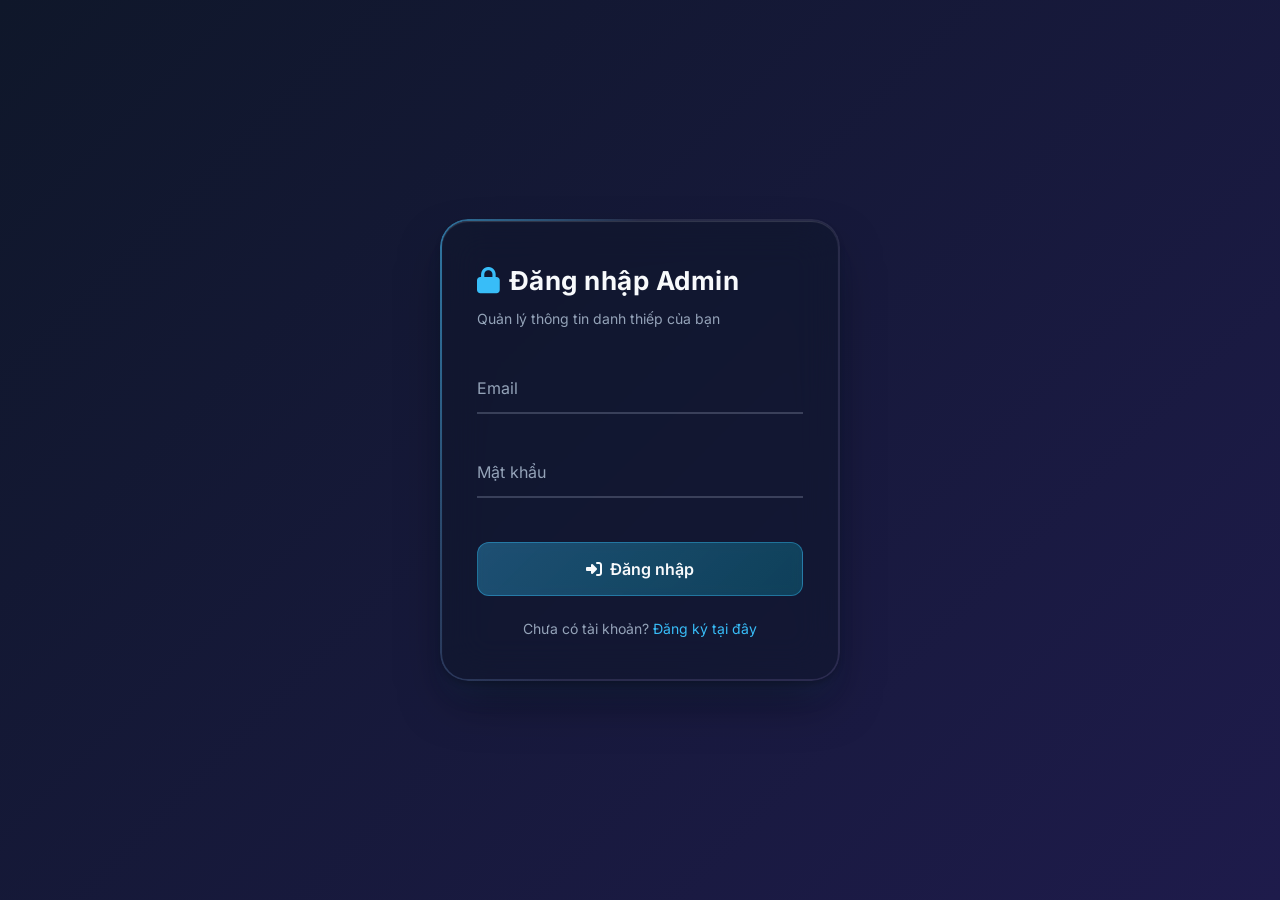
==== admin.html @ e2935f12 "Add files via upload" ====
<!DOCTYPE html>
<html lang="vi">
<head>
    <meta charset="UTF-8">
    <meta name="viewport" content="width=device-width, initial-scale=1.0">
    <title>Admin Panel - Digital Business Card</title>
    <script src="assets/tailwindcss.js"></script>
    <link rel="stylesheet" href="assets/fontawesome.min.css">
    <link rel="stylesheet" href="assets/inter.css">
    <!-- Firebase SDK -->
    <script src="assets/firebase-app-compat.js"></script>
    <script src="assets/firebase-database-compat.js"></script>
    <script src="assets/firebase-auth-compat.js"></script>
    <!-- Phong cách Ultimate UI 3-in-1 (Neo-Glass + Floating Label + Liquid Gradient) -->
    <link rel="stylesheet" href="assets/ultimate-ui.css">
    <style>
        /* Bố cục riêng của trang admin. Màu sắc/hiệu ứng lõi nằm trong assets/ultimate-ui.css */
        .admin-shell { width: min(100%, 720px); display: grid; justify-items: center; gap: 16px; }
        .admin-shell > .ui-container { max-width: 100%; }
        .admin-shell > .error-message { width: min(100%, 420px); }
        .admin-panel { display: none; }              /* JS bật bằng style.display = 'block' */

        .ui-title i { margin-right: 8px; color: var(--ui-glow); }
        .ui-btn i { margin-right: 8px; }
        .ui-subtitle.header-sub { margin-bottom: 28px; }
        .switch-line { margin: 22px 0 0; text-align: center; }
        .ui-btn--danger { color: var(--ui-danger); border-color: color-mix(in srgb, var(--ui-danger) 45%, transparent); }
        .ui-btn--danger:hover {
            background: var(--ui-danger); color: #0f172a; border-color: transparent;
            box-shadow: 0 0 20px color-mix(in srgb, var(--ui-danger) 55%, transparent);
        }
        button.ui-btn--danger:hover { background: var(--ui-danger); }

        /* Thông báo (JS bật/tắt bằng style.display) */
        .error-message, .success-message {
            display: none; margin-bottom: 20px; padding: 12px 14px; font-size: 14px;
            border-radius: var(--ui-radius-ctl);
        }
        .error-message {
            color: var(--ui-danger);
            border: 1px solid color-mix(in srgb, var(--ui-danger) 45%, transparent);
            background: color-mix(in srgb, var(--ui-danger) 10%, rgb(15 23 42 / .85));
        }
        .success-message {
            color: var(--ui-success);
            border: 1px solid color-mix(in srgb, var(--ui-success) 40%, transparent);
            background: color-mix(in srgb, var(--ui-success) 10%, transparent);
        }
        .loading { text-align: center; color: var(--ui-text-sub); }

        /* Đầu panel + xem trước hồ sơ */
        #userEmail { color: var(--ui-glow); font-weight: 600; }
        .profile-preview {
            display: flex; align-items: center; gap: 16px; margin-bottom: 24px; padding: 14px 16px;
            border-radius: 16px;
            background: rgb(255 255 255 / .04);
            border: 1px solid rgb(255 255 255 / .08);
        }
        .profile-preview img {
            flex: 0 0 76px; width: 76px; height: 76px; border-radius: 50%; object-fit: cover; margin: 0;
            border: 3px solid rgb(var(--ui-glow-rgb) / .65);
            box-shadow: 0 0 0 5px rgb(var(--ui-glow-rgb) / .12), 0 10px 24px -8px rgb(var(--ui-glow-rgb) / .45);
        }
        .profile-preview > i { flex: 0 0 76px; width: 76px; text-align: center; font-size: 48px; color: var(--ui-text-sub); }
        .preview-details { min-width: 0; text-align: left; }
        .profile-preview p { margin: 3px 0 0; font-size: 14px; color: var(--ui-text-sub); overflow-wrap: anywhere; }
        .profile-preview #previewName { margin-top: 0; font-size: 16px; font-weight: 700; color: var(--ui-text); }
        .profile-preview #previewPhone { font-size: 13px; }

        /* Tab: gạch chân sáng theo màu theme */
        .tabs {
            display: flex; gap: 6px; margin-bottom: 30px; overflow-x: auto;
            border-bottom: 2px solid var(--ui-line);
            overscroll-behavior-x: contain; scrollbar-width: thin; -webkit-overflow-scrolling: touch;
        }
        .tab-btn {
            flex: 0 0 auto; min-width: 96px; padding: 11px 12px; margin-bottom: -2px;
            font: inherit; font-size: 13px; font-weight: 600; white-space: nowrap; cursor: pointer;
            color: var(--ui-text-sub); background: none; border: none; border-bottom: 3px solid transparent;
            transition: color .3s ease, border-color .3s ease, text-shadow .3s ease;
        }
        .tab-btn i { margin-right: 6px; pointer-events: none; }   /* click vào icon vẫn tính là click nút */
        .tab-btn:hover { color: var(--ui-text); }
        .tab-btn.active { color: var(--ui-glow); border-bottom-color: var(--ui-glow); text-shadow: 0 0 14px rgb(var(--ui-glow-rgb) / .5); }
        .tab-btn:focus-visible { outline: 2px solid var(--ui-glow); outline-offset: -2px; border-radius: 6px; }
        .tab-content { display: none; }
        .tab-content.active { display: block; }

        /* Tải ảnh */
        .field-caption { margin: 0 0 10px; font-size: 12px; font-weight: 600; color: var(--ui-text-sub); }
        .file-input { position: absolute; width: 1px; height: 1px; opacity: 0; pointer-events: none; }
        .file-picker {
            display: flex; align-items: center; justify-content: center; gap: 8px;
            width: 100%; min-height: 46px; padding: 11px 14px; box-sizing: border-box;
            font-size: 14px; font-weight: 700; color: var(--ui-glow); cursor: pointer;
            border: 1px dashed rgb(var(--ui-glow-rgb) / .55); border-radius: var(--ui-radius-ctl);
            background: rgb(var(--ui-glow-rgb) / .08);
            transition: background-color .2s ease, border-color .2s ease, box-shadow .2s ease, transform .2s ease;
        }
        .file-picker:hover { background: rgb(var(--ui-glow-rgb) / .16); border-style: solid; box-shadow: 0 0 18px rgb(var(--ui-glow-rgb) / .3); }
        .file-picker:active { transform: scale(.99); }
        .upload-status { margin: 10px 0 0; font-size: 12px; line-height: 1.5; color: var(--ui-text-sub); }
        .upload-status i { margin-right: 4px; }

        /* Chọn giao diện: swatch giữ đúng màu preset của từng theme */
        .theme-options { display: grid; gap: 12px; }
        .theme-option {
            display: flex; align-items: center; gap: 12px; padding: 14px; cursor: pointer;
            border: 1px solid rgb(255 255 255 / .10); border-radius: 16px;
            background: rgb(255 255 255 / .04);
            transition: border-color .2s ease, background-color .2s ease, box-shadow .2s ease;
        }
        .theme-option input { accent-color: var(--ui-glow); }
        .theme-option small { color: var(--ui-text-sub); }
        .theme-option:hover { border-color: rgb(var(--ui-glow-rgb) / .45); }
        .theme-option.selected {
            border-color: var(--ui-glow); background: rgb(var(--ui-glow-rgb) / .10);
            box-shadow: 0 0 20px -4px rgb(var(--ui-glow-rgb) / .45);
        }
        .theme-swatch { width: 42px; height: 42px; border-radius: 10px; flex: 0 0 auto; }
        .theme-swatch.professional { background: linear-gradient(135deg, rgb(56 189 248), rgb(14 116 144)); }
        .theme-swatch.creative     { background: linear-gradient(135deg, rgb(251 113 133), rgb(159 18 57)); }
        .theme-swatch.ocean        { background: linear-gradient(135deg, rgb(52 211 153), rgb(4 120 87)); }

        /* Thanh hành động */
        .action-buttons { display: grid; grid-template-columns: minmax(0, 1fr) minmax(110px, .42fr); gap: 10px; margin-top: 22px; }
        .action-buttons .ui-btn { margin: 0; }
        @media (min-width: 641px) {
            .action-buttons {
                position: sticky; bottom: 16px; z-index: 5; padding-top: 14px;
                background: linear-gradient(to top, rgb(15 23 42 / .55), transparent);
            }
        }

        @media (max-width: 640px) {
            .ui-card { padding: 28px 18px; }
            .ui-title { font-size: clamp(22px, 7vw, 26px); line-height: 1.25; }
            .profile-preview { gap: 12px; margin-bottom: 18px; padding: 12px; }
            .profile-preview img, .profile-preview > i { flex-basis: 64px; width: 64px; height: 64px; }
            .profile-preview > i { font-size: 34px; line-height: 64px; }
            .profile-preview #previewName { font-size: 15px; }
            .profile-preview #previewPhone { font-size: 12px; }
            .tabs { margin: 0 -4px 26px; padding: 0 4px; }
            .tab-btn { min-width: 92px; min-height: 44px; padding: 9px 10px; font-size: 12px; }
            .theme-option { min-width: 0; padding: 12px 10px; }
            .action-buttons { grid-template-columns: 1fr 108px; gap: 8px; margin-top: 18px; }
            .action-buttons .ui-btn { padding: 11px 8px; font-size: 13px; }
        }
        @media (prefers-reduced-motion: reduce) {
            .tab-btn, .file-picker, .theme-option { transition: none; }
        }
    </style>
</head>
<body class="ui-page">
    <div class="admin-shell">
        <div id="firebaseConfigError" class="error-message" style="display: none;"></div>

        <!-- Đăng nhập -->
        <div id="authForm" class="ui-container auth-form">
            <div class="ui-card">
                <h1 class="ui-title"><i class="fas fa-lock"></i>Đăng nhập Admin</h1>
                <p class="ui-subtitle">Quản lý thông tin danh thiếp của bạn</p>

                <div id="errorMessage" class="error-message"></div>

                <div class="ui-field">
                    <input type="email" id="loginEmail" class="ui-input" placeholder=" " autocomplete="username">
                    <label for="loginEmail" class="ui-label">Email</label>
                </div>
                <div class="ui-field">
                    <input type="password" id="loginPassword" class="ui-input" placeholder=" " autocomplete="current-password">
                    <label for="loginPassword" class="ui-label">Mật khẩu</label>
                </div>

                <button type="button" onclick="login()" class="ui-btn">
                    <i class="fas fa-sign-in-alt"></i>Đăng nhập
                </button>

                <p class="ui-subtitle switch-line">Chưa có tài khoản? <a href="#" class="ui-link" onclick="showSignup()">Đăng ký tại đây</a></p>
            </div>
        </div>

        <!-- Đăng ký -->
        <div id="signupForm" class="ui-container" style="display: none;">
            <div class="ui-card">
                <h1 class="ui-title"><i class="fas fa-user-plus"></i>Tạo tài khoản Admin</h1>
                <p class="ui-subtitle">Đăng ký để quản lý danh thiếp</p>

                <div id="signupError" class="error-message"></div>

                <div class="ui-field">
                    <input type="email" id="signupEmail" class="ui-input" placeholder=" " autocomplete="username">
                    <label for="signupEmail" class="ui-label">Email</label>
                </div>
                <div class="ui-field">
                    <input type="password" id="signupPassword" class="ui-input" placeholder=" " autocomplete="new-password">
                    <label for="signupPassword" class="ui-label">Mật khẩu (tối thiểu 6 ký tự)</label>
                </div>

                <button type="button" onclick="signup()" class="ui-btn">
                    <i class="fas fa-user-plus"></i>Đăng ký
                </button>
                <button type="button" onclick="showLogin()" class="ui-btn ui-btn--ghost">
                    <i class="fas fa-arrow-left"></i>Quay lại Đăng nhập
                </button>
            </div>
        </div>

        <!-- Bảng quản trị -->
        <div id="adminPanel" class="ui-container ui-container--wide admin-panel">
            <div class="ui-card">
                <h1 class="ui-title"><i class="fas fa-cog"></i>Quản lý Danh thiếp</h1>
                <p id="userEmail" class="ui-subtitle header-sub"></p>

                <div id="successMessage" class="success-message">
                    <i class="fas fa-check-circle" style="margin-right: 8px;"></i>Cập nhật thành công!
                </div>

                <div id="adminError" class="error-message"></div>

                <!-- Xem trước hồ sơ -->
                <div class="profile-preview">
                    <img id="previewImg" src="" alt="Ảnh đại diện xem trước" loading="lazy" decoding="async" style="display: none;">
                    <i id="previewIcon" class="fas fa-user"></i>
                    <div class="preview-details">
                        <p id="previewName">Tên của bạn</p>
                        <p id="previewPhone"></p>
                    </div>
                </div>

                <!-- Tabs -->
                <div class="tabs">
                    <button type="button" class="tab-btn active" onclick="switchTab('personal')">
                        <i class="fas fa-user"></i>Thông tin
                    </button>
                    <button type="button" class="tab-btn" onclick="switchTab('social')">
                        <i class="fas fa-share-alt"></i>Mạng xã hội
                    </button>
                    <button type="button" class="tab-btn" onclick="switchTab('image')">
                        <i class="fas fa-image"></i>Ảnh đại diện
                    </button>
                    <button type="button" class="tab-btn" onclick="switchTab('theme')">
                        <i class="fas fa-palette"></i>Giao diện
                    </button>
                </div>

                <!-- Tab: Thông tin cá nhân -->
                <div id="personalTab" class="tab-content active">
                    <div class="ui-field">
                        <input type="text" id="fullName" class="ui-input" placeholder=" " autocomplete="name">
                        <label for="fullName" class="ui-label">Họ và tên</label>
                    </div>
                    <div class="ui-field">
                        <input type="tel" id="phone" class="ui-input" placeholder=" " autocomplete="tel">
                        <label for="phone" class="ui-label">Số điện thoại</label>
                    </div>
                    <div class="ui-field">
                        <input type="email" id="email" class="ui-input" placeholder=" " autocomplete="email">
                        <label for="email" class="ui-label">Email</label>
                    </div>
                    <div class="ui-field">
                        <input type="text" id="zaloName" class="ui-input" placeholder=" ">
                        <label for="zaloName" class="ui-label">Tên Zalo</label>
                    </div>
                </div>

                <!-- Tab: Mạng xã hội -->
                <div id="socialTab" class="tab-content">
                    <div class="ui-field">
                        <input type="url" id="zaloLink" class="ui-input" placeholder=" ">
                        <label for="zaloLink" class="ui-label">Link Zalo</label>
                    </div>
                    <div class="ui-field">
                        <input type="text" id="facebookUsername" class="ui-input" placeholder=" ">
                        <label for="facebookUsername" class="ui-label">Username Facebook</label>
                    </div>
                    <div class="ui-field">
                        <input type="url" id="facebookLink" class="ui-input" placeholder=" ">
                        <label for="facebookLink" class="ui-label">Link Facebook</label>
                    </div>
                </div>

                <!-- Tab: Ảnh đại diện -->
                <div id="imageTab" class="tab-content">
                    <div class="ui-field">
                        <input type="url" id="profileImage" class="ui-input" placeholder=" ">
                        <label for="profileImage" class="ui-label">URL Ảnh đại diện</label>
                    </div>

                    <p class="field-caption">Hoặc tải ảnh lên</p>
                    <label for="imageFile" class="file-picker">
                        <i class="fas fa-cloud-upload-alt"></i>
                        <span>Chọn ảnh từ thiết bị</span>
                    </label>
                    <input type="file" id="imageFile" class="file-input" accept="image/*" onchange="previewImage()">
                    <p id="uploadStatus" class="upload-status">
                        <i class="fas fa-cloud-upload-alt"></i>Sẵn sàng tải ảnh
                    </p>
                </div>

                <!-- Tab: Giao diện danh thiếp -->
                <div id="themeTab" class="tab-content">
                    <p class="field-caption">Chọn giao diện danh thiếp</p>
                    <div class="theme-options">
                        <label class="theme-option" data-theme-option="professional">
                            <input type="radio" name="theme" value="professional" onchange="selectTheme('professional')">
                            <span class="theme-swatch professional"></span>
                            <span><strong>Professional</strong><br><small>Xanh trời lịch lãm</small></span>
                        </label>
                        <label class="theme-option" data-theme-option="creative">
                            <input type="radio" name="theme" value="creative" onchange="selectTheme('creative')">
                            <span class="theme-swatch creative"></span>
                            <span><strong>Creative</strong><br><small>Hồng năng động</small></span>
                        </label>
                        <label class="theme-option" data-theme-option="ocean">
                            <input type="radio" name="theme" value="ocean" onchange="selectTheme('ocean')">
                            <span class="theme-swatch ocean"></span>
                            <span><strong>Ocean</strong><br><small>Xanh ngọc hiện đại</small></span>
                        </label>
                    </div>
                </div>

                <!-- Hành động -->
                <div class="action-buttons">
                    <button type="button" onclick="updateProfile()" class="ui-btn">
                        <i class="fas fa-save"></i>Cập nhật
                    </button>
                    <button type="button" onclick="logout()" class="ui-btn ui-btn--ghost ui-btn--danger">
                        <i class="fas fa-sign-out-alt"></i>Đăng xuất
                    </button>
                </div>
            </div>
        </div>

        <!-- Đang tải -->
        <div id="loading" style="display: none;">
            <div class="ui-card ui-card--flat loading">
                <i class="fas fa-spinner fa-spin" style="margin-right: 8px;"></i>Đang tải...
            </div>
        </div>
    </div>

    <script>
        // Firebase Configuration
        const firebaseConfig = {
  apiKey: "AIzaSyAX6cmCWfXuK-OoCJ3aSrFsBd6t06sI-o4",
  authDomain: "digital-business-card-2c74c.firebaseapp.com",
  databaseURL: "https://digital-business-card-2c74c-default-rtdb.asia-southeast1.firebasedatabase.app",
  projectId: "digital-business-card-2c74c",
  storageBucket: "digital-business-card-2c74c.firebasestorage.app",
  messagingSenderId: "191265792223",
  appId: "1:191265792223:web:4e06d233088dc13cdf096a",
  measurementId: "G-T8HZX7PT5Q"
};

        // Initialize Firebase (compat SDK is loaded above)
        let auth;
        let database;
        let imageUploadInProgress = false;

        // Cloudinary Free unsigned upload configuration.
        // Replace these two values with your Cloudinary Cloud name and unsigned upload preset.
        const CLOUDINARY_CLOUD_NAME = 'mctx3lwi';
        const CLOUDINARY_UPLOAD_PRESET = 'digital-card-images';
        try {
            if (!window.firebase || typeof firebase.initializeApp !== 'function') {
                throw new Error('Firebase SDK chưa tải được. Hãy kiểm tra kết nối mạng hoặc CDN.');
            }
            firebase.initializeApp(firebaseConfig);
            auth = firebase.auth();
            database = firebase.database();
        } catch (error) {
            showFirebaseConfigError(error.message);
        }

        function showFirebaseConfigError(message) {
            const element = document.getElementById('firebaseConfigError');
            if (!element) return;
            const hasPlaceholder = Object.values(firebaseConfig).some(value => String(value).includes('YOUR_'));
            element.innerHTML = `<strong>Không thể kết nối Firebase.</strong><br>${hasPlaceholder ? 'Bạn chưa thay Firebase Config mẫu bằng thông tin thật trong Firebase Console.' : message}<br><small>Mở Console trình duyệt (F12) để xem chi tiết.</small>`;
            element.style.display = 'block';
        }

        // Check authentication state
        if (auth) auth.onAuthStateChanged((user) => {
            if (user) {
                // User is logged in
                if (user.email === 'hierductien@gmail.com') {
                    document.getElementById('authForm').style.display = 'none';           
                    document.getElementById('signupForm').style.display = 'none';          
                    document.getElementById('adminPanel').style.display = 'block';
                    document.getElementById('userEmail').textContent = user.email;
            loadProfileData();
                } else {
                    auth.signOut();
                    alert('Bạn không có quyền truy cập trang quản trị này!');
                }
            } else {
                // User is logged out
                document.getElementById('authForm').style.display = 'block';
                document.getElementById('adminPanel').style.display = 'none';
            }
        });

        // Login function
        function login() {
            const email = document.getElementById('loginEmail').value;
            const password = document.getElementById('loginPassword').value;

            if (!email || !password) {
                showError('errorMessage', 'Vui lòng nhập email và mật khẩu');
                return;
            }

            if (!auth) { showFirebaseConfigError('Firebase chưa được khởi tạo.'); return; }

            auth.signInWithEmailAndPassword(email, password)
                .catch((error) => {
                    showError('errorMessage', error.message);
                });
        }

        // Signup function
        function signup() {
            const email = document.getElementById('signupEmail').value;
            const password = document.getElementById('signupPassword').value;

            if (!email || !password) {
                showError('signupError', 'Vui lòng nhập email và mật khẩu');
                return;
            }

            if (password.length < 6) {
                showError('signupError', 'Mật khẩu phải có ít nhất 6 ký tự');
                return;
            }

            if (!auth) { showFirebaseConfigError('Firebase chưa được khởi tạo.'); return; }

            auth.createUserWithEmailAndPassword(email, password)
                .then(() => {
                    showLogin();
                    showError('errorMessage', 'Đăng ký thành công! Vui lòng đăng nhập');
                })
                .catch((error) => {
                    showError('signupError', error.message);
                });
        }

        // Logout function
        function logout() {
            if (!auth) return;
            auth.signOut().then(() => {
                document.getElementById('loginEmail').value = '';
                document.getElementById('loginPassword').value = '';
            });
        }

        const VALID_THEMES = ['professional', 'creative', 'ocean'];
        let selectedTheme = localStorage.getItem('cardTheme') || 'professional';

        function applyAdminTheme(theme) {
            selectedTheme = VALID_THEMES.includes(theme) ? theme : 'professional';
            document.body.classList.remove(...VALID_THEMES.map(name => `theme-${name}`));
            if (selectedTheme !== 'professional') document.body.classList.add(`theme-${selectedTheme}`);
            localStorage.setItem('cardTheme', selectedTheme);
            document.querySelectorAll('[data-theme-option]').forEach(option => option.classList.toggle('selected', option.dataset.themeOption === selectedTheme));
            const radio = document.querySelector(`input[name="theme"][value="${selectedTheme}"]`);
            if (radio) radio.checked = true;
        }

        function selectTheme(theme) {
            applyAdminTheme(theme);
        }

        applyAdminTheme(selectedTheme);

        // Load profile data
        function loadProfileData() {
            database.ref('profile').once('value', (snapshot) => {
                const data = snapshot.val() || {};
                
                // Populate form fields
                document.getElementById('fullName').value = data.name || '';
                document.getElementById('phone').value = data.phone || '';
                document.getElementById('email').value = data.email || '';
                document.getElementById('zaloName').value = data.zaloName || '';
                document.getElementById('zaloLink').value = data.zaloLink || '';
                document.getElementById('facebookUsername').value = data.facebookUsername || '';
                document.getElementById('facebookLink').value = data.facebookLink || '';
                const storedImageUrl = /^https?:\/\//i.test(data.profileImage || '') ? data.profileImage : '';
                document.getElementById('profileImage').value = storedImageUrl;
                applyAdminTheme(data.theme || selectedTheme);

                // Update preview
                updatePreview(data);
            });
        }

        // Update profile
        function updateProfile() {
            if (!database) {
                showFirebaseConfigError('Firebase chưa được khởi tạo.');
                return;
            }
            if (imageUploadInProgress) {
                showError('adminError', 'Ảnh đang được tải lên. Vui lòng chờ tải xong rồi bấm cập nhật.');
                return;
            }
            const profileData = {
                name: document.getElementById('fullName').value,
                phone: document.getElementById('phone').value,
                email: document.getElementById('email').value,
                zaloName: document.getElementById('zaloName').value,
                zaloLink: document.getElementById('zaloLink').value,
                facebookUsername: document.getElementById('facebookUsername').value,
                facebookLink: document.getElementById('facebookLink').value,
                profileImage: document.getElementById('profileImage').value,
                theme: selectedTheme
            };

            database.ref('profile').set(profileData)
                .then(() => {
                    showSuccess('successMessage');
                    updatePreview(profileData);
                })
                .catch((error) => {
                    showError('adminError', error.message);
                });
        }

        // Update preview
        function updatePreview(data) {
            document.getElementById('previewName').textContent = data.name || 'Tên của bạn';
            document.getElementById('previewPhone').textContent = data.phone || '';

            if (data.profileImage) {
                document.getElementById('previewImg').src = data.profileImage;
                document.getElementById('previewImg').style.display = 'block';
                document.getElementById('previewIcon').style.display = 'none';
            } else {
                document.getElementById('previewImg').style.display = 'none';
                document.getElementById('previewIcon').style.display = 'block';
            }
        }

        // Preview locally, then upload the selected image to Firebase Storage.
        function previewImage() {
            const fileInput = document.getElementById('imageFile');
            const file = fileInput.files[0];
            if (!file) return;

            if (!file.type || !file.type.startsWith('image/')) {
                fileInput.value = '';
                setUploadStatus('File đã chọn không phải là ảnh hợp lệ.', true);
                return;
            }
            if (file.size > 5 * 1024 * 1024) {
                fileInput.value = '';
                setUploadStatus('Ảnh không được lớn hơn 5MB.', true);
                return;
            }

            const previewUrl = URL.createObjectURL(file);
            const preview = document.getElementById('previewImg');
            preview.onload = () => URL.revokeObjectURL(previewUrl);
            preview.src = previewUrl;
            preview.style.display = 'block';
            document.getElementById('previewIcon').style.display = 'none';
            uploadProfileImage(file);
        }

        function setUploadStatus(message, isError = false) {
            const status = document.getElementById('uploadStatus');
            if (!status) return;
            status.innerHTML = `<i class="fas ${isError ? 'fa-exclamation-circle' : 'fa-cloud-upload-alt'} mr-1"></i>${message}`;
            status.style.color = isError ? 'var(--ui-danger)' : 'var(--ui-text-sub)';
        }

        function uploadProfileImage(file) {
            if (!auth || !auth.currentUser) {
                setUploadStatus('Bạn cần đăng nhập Admin trước khi tải ảnh.', true);
                return;
            }
            if (CLOUDINARY_CLOUD_NAME.includes('YOUR_') || CLOUDINARY_UPLOAD_PRESET.includes('YOUR_')) {
                setUploadStatus('Chưa cấu hình Cloudinary. Hãy điền CLOUD_NAME và UPLOAD_PRESET trong mã Admin.', true);
                return;
            }

            imageUploadInProgress = true;
            setUploadStatus('Đang tải ảnh lên Cloudinary... 0%');
            const formData = new FormData();
            formData.append('file', file);
            formData.append('upload_preset', CLOUDINARY_UPLOAD_PRESET);

            const xhr = new XMLHttpRequest();
            xhr.open('POST', `https://api.cloudinary.com/v1_1/${encodeURIComponent(CLOUDINARY_CLOUD_NAME)}/image/upload`);
            xhr.upload.addEventListener('progress', (event) => {
                if (event.lengthComputable) {
                    const percent = Math.round((event.loaded / event.total) * 100);
                    setUploadStatus(`Đang tải ảnh lên Cloudinary... ${percent}%`);
                }
            });
            xhr.onload = () => {
                imageUploadInProgress = false;
                let result = {};
                try { result = JSON.parse(xhr.responseText || '{}'); } catch (error) {}
                if (xhr.status >= 200 && xhr.status < 300 && result.secure_url) {
                    document.getElementById('profileImage').value = result.secure_url;
                    setUploadStatus('Đã tải ảnh thành công. Bấm “Cập nhật thông tin” để lưu.');
                } else {
                    setUploadStatus(`Cloudinary từ chối ảnh: ${result.error?.message || `HTTP ${xhr.status}`}`, true);
                }
            };
            xhr.onerror = () => {
                imageUploadInProgress = false;
                setUploadStatus('Không kết nối được Cloudinary. Kiểm tra mạng hoặc cấu hình upload preset.', true);
            };
            xhr.send(formData);
        }

        // Tab switching
        function switchTab(tab) {
            // Hide all tabs
            document.querySelectorAll('.tab-content').forEach(el => el.classList.remove('active'));
            document.querySelectorAll('.tab-btn').forEach(el => el.classList.remove('active'));

            // Show selected tab
            document.getElementById(tab + 'Tab').classList.add('active');
            event.target.classList.add('active');
        }

        // Show/Hide forms
        function showSignup() {
            document.getElementById('authForm').style.display = 'none';
            document.getElementById('signupForm').style.display = 'block';
        }

        function showLogin() {
            document.getElementById('signupForm').style.display = 'none';
            document.getElementById('authForm').style.display = 'block';
        }

        // Show error message
        function showError(elementId, message) {
            const element = document.getElementById(elementId);
            element.textContent = message;
            element.style.display = 'block';
            setTimeout(() => {
                element.style.display = 'none';
            }, 5000);
        }

        // Show success message
        function showSuccess(elementId) {
            const element = document.getElementById(elementId);
            element.style.display = 'block';
            setTimeout(() => {
                element.style.display = 'none';
            }, 3000);
        }

        // Allow Enter key for login
        document.addEventListener('keypress', (e) => {
            if (e.key === 'Enter') {
                if (document.getElementById('authForm').style.display !== 'none') {
                    login();
                } else if (document.getElementById('signupForm').style.display !== 'none') {
                    signup();
                }
            }
        });
    </script>
</body>
</html>
---- assets/inter.css ----
@font-face{font-family:'Inter';font-style:normal;font-weight:300;font-display:swap;src:url('fonts/inter-300.ttf') format('truetype');}
@font-face{font-family:'Inter';font-style:normal;font-weight:400;font-display:swap;src:url('fonts/inter-400.ttf') format('truetype');}
@font-face{font-family:'Inter';font-style:normal;font-weight:500;font-display:swap;src:url('fonts/inter-500.ttf') format('truetype');}
@font-face{font-family:'Inter';font-style:normal;font-weight:600;font-display:swap;src:url('fonts/inter-600.ttf') format('truetype');}
@font-face{font-family:'Inter';font-style:normal;font-weight:700;font-display:swap;src:url('fonts/inter-700.ttf') format('truetype');}
---- assets/ultimate-ui.css ----
/* ==========================================================================
   ultimate-ui-3in1  —  Neo-Glass & Border Glow
                      + Floating Label & Underline Sleek
                      + Liquid Gradient & Soft Shadow
   Tiền tố class: ui-   |   Đổi màu chủ đạo chỉ cần sửa --ui-glow-rgb
   ========================================================================== */

@property --ui-angle {
  syntax: '<angle>';
  initial-value: 0deg;
  inherits: false;
}

/* 1. TOKENS ---------------------------------------------------------------- */
:root {
  --ui-glow-rgb: 56 189 248;          /* Sky Blue — xem preset trong SKILL.md */
  --ui-glow-deep-rgb: 14 116 144;     /* tông đậm đi kèm, dùng cho nút */
  --ui-glow: rgb(var(--ui-glow-rgb));

  --ui-bg-1: #0f172a;
  --ui-bg-2: #1e1b4b;
  --ui-bg-3: #2e1065;

  --ui-glass-bg: rgb(15 23 42 / 0.55);
  --ui-text: #f8fafc;
  --ui-text-sub: #94a3b8;
  --ui-line: rgb(148 163 184 / 0.3);
  --ui-danger: #fb7185;
  --ui-success: #34d399;

  --ui-ring: 3px;                     /* độ dày Border Glow */
  --ui-radius: 28px;                  /* bo góc ngoài */
  --ui-radius-ctl: 12px;              /* bo góc nút / alert */
  --ui-font: 'Segoe UI', system-ui, -apple-system, Roboto, 'Helvetica Neue', Arial, sans-serif;
}

/* 2. LIQUID GRADIENT — nền trang ------------------------------------------- */
.ui-page {
  margin: 0;
  min-height: 100vh;
  min-height: 100dvh;
  display: grid;
  place-items: center;
  padding: 24px;
  box-sizing: border-box;
  overflow-x: hidden;                 /* KHÔNG dùng overflow:hidden — chặn cuộn trên mobile */
  font-family: var(--ui-font);
  line-height: 1.5;                   /* đủ chỗ cho dấu tiếng Việt */
  color: var(--ui-text);
  background: linear-gradient(135deg, var(--ui-bg-1), var(--ui-bg-2), var(--ui-bg-3), var(--ui-bg-1));
  background-size: 300% 300%;
  animation: ui-liquid 15s ease infinite;
}

@keyframes ui-liquid {
  0%   { background-position: 0% 50%; }
  50%  { background-position: 100% 50%; }
  100% { background-position: 0% 50%; }
}

/* 3. NEO-GLASS + BORDER GLOW ------------------------------------------------ */
.ui-container {
  position: relative;
  width: min(100%, 400px);
  box-sizing: border-box;
  padding: var(--ui-ring);
  border-radius: var(--ui-radius);
  /* Vòng sáng quay quanh viền (hiện trong phần padding, thẻ kính che phần giữa) */
  background: conic-gradient(from var(--ui-angle), transparent, transparent, var(--ui-glow), transparent);
  animation: ui-spin 5s linear infinite;
  /* Soft Shadow đa tầng */
  box-shadow:
    0 4px 6px -1px rgb(0 0 0 / 0.2),
    0 20px 25px -5px rgb(var(--ui-glow-rgb) / 0.15),
    0 25px 50px -12px rgb(0 0 0 / 0.5);
}
.ui-container--wide { width: min(100%, 720px); }

@keyframes ui-spin { to { --ui-angle: 360deg; } }

.ui-card {
  position: relative;
  z-index: 1;
  padding: 40px 35px;
  border-radius: calc(var(--ui-radius) - var(--ui-ring));
  background: var(--ui-glass-bg);
  -webkit-backdrop-filter: blur(20px);
  backdrop-filter: blur(20px);
  box-shadow: inset 0 1px 1px rgb(255 255 255 / 0.15);   /* cạnh kính phản chiếu */
}
/* Thẻ kính phụ (không viền sáng) — dùng cho khối thứ 2, 3 trên cùng trang */
.ui-card--flat {
  border-radius: var(--ui-radius);
  border: 1px solid rgb(255 255 255 / 0.08);
  box-shadow: inset 0 1px 1px rgb(255 255 255 / 0.12), 0 20px 40px -12px rgb(0 0 0 / 0.45);
}
@media (max-width: 420px) { .ui-card { padding: 32px 24px; } }

.ui-title    { margin: 0 0 8px; color: var(--ui-text); font-size: 26px; font-weight: 700; letter-spacing: .5px; }
.ui-subtitle { margin: 0 0 35px; color: var(--ui-text-sub); font-size: 14px; }

/* 4. FLOATING LABEL + UNDERLINE SLEEK --------------------------------------
   Bắt buộc: <input class="ui-input" placeholder=" "> rồi mới tới <label class="ui-label">
   .ui-field phải có margin-bottom ≥ 34px (chỗ cho .ui-msg và nhãn bay của ô kế tiếp) */
.ui-field { position: relative; width: 100%; margin-bottom: 34px; }

.ui-input,
.ui-textarea,
.ui-select {
  width: 100%;
  box-sizing: border-box;
  padding: 12px 0;
  font: inherit;
  font-size: 16px;                    /* ≥16px để iOS không tự zoom */
  color: var(--ui-text);
  background: transparent;
  border: none;
  border-bottom: 2px solid var(--ui-line);
  border-radius: 0;
  outline: none;
  transition: border-color .3s ease;
}
.ui-textarea { min-height: 96px; resize: vertical; }

.ui-label {
  position: absolute;
  left: 0;
  top: 12px;
  font-size: 16px;
  color: var(--ui-text-sub);
  pointer-events: none;
  transition: all .3s cubic-bezier(.4, 0, .2, 1);
}

/* Gạch chân Sleek: mở từ tâm ra hai bên */
.ui-field::after {
  content: "";
  position: absolute;
  left: 50%;
  bottom: 0;
  width: 0;
  height: 2px;
  background: var(--ui-glow);
  transition: width .3s ease, left .3s ease;
}
.ui-field:focus-within::after { width: 100%; left: 0; }
.ui-input:focus, .ui-textarea:focus, .ui-select:focus { border-bottom-color: transparent; }

/* Nhãn bay lên */
.ui-input:focus ~ .ui-label,
.ui-input:not(:placeholder-shown) ~ .ui-label,
.ui-input:-webkit-autofill ~ .ui-label,
.ui-textarea:focus ~ .ui-label,
.ui-textarea:not(:placeholder-shown) ~ .ui-label {
  top: -10px;
  font-size: 12px;
  font-weight: 600;
  color: var(--ui-glow);
}

/* <select> và các input date/time/file: nhãn luôn ở trên */
.ui-select ~ .ui-label,
.ui-field--static .ui-label { top: -10px; font-size: 12px; font-weight: 600; }
.ui-select:focus ~ .ui-label,
.ui-field--static:focus-within .ui-label { color: var(--ui-glow); }

.ui-select {
  -webkit-appearance: none;
  appearance: none;
  padding-right: 28px;
  cursor: pointer;
  background-image: url("data:image/svg+xml,%3Csvg xmlns='http://www.w3.org/2000/svg' width='12' height='8' fill='none' stroke='%2394a3b8' stroke-width='2' stroke-linecap='round' stroke-linejoin='round'%3E%3Cpath d='M1 1.5l5 5 5-5'/%3E%3C/svg%3E");
  background-repeat: no-repeat;
  background-position: right 4px center;
}
.ui-select option { background: #0f172a; color: var(--ui-text); }

/* Autofill của trình duyệt không được phá nền kính */
.ui-input:-webkit-autofill {
  -webkit-text-fill-color: var(--ui-text);
  caret-color: var(--ui-text);
  transition: background-color 9999s ease-in-out 0s;
}

/* Thông báo dưới ô nhập + trạng thái lỗi/thành công */
.ui-msg { position: absolute; left: 0; top: 100%; margin-top: 2px; font-size: 12px; line-height: 1.3; color: var(--ui-text-sub); }
.ui-field:has(.ui-msg) { margin-bottom: 42px; }   /* chừa chỗ cho thông báo */
.ui-field.is-invalid .ui-input,
.ui-field.is-invalid .ui-textarea,
.ui-field.is-invalid .ui-select { border-bottom-color: var(--ui-danger); }
.ui-field.is-invalid::after { width: 100%; left: 0; background: var(--ui-danger); }
.ui-field.is-invalid .ui-label,
.ui-field.is-invalid .ui-msg { color: var(--ui-danger); }
.ui-field.is-valid::after { width: 100%; left: 0; background: var(--ui-success); }
.ui-field.is-valid .ui-msg { color: var(--ui-success); }

/* 5. NÚT, LIÊN KẾT, THÀNH PHẦN PHỤ ------------------------------------------ */
.ui-btn {
  width: 100%;
  margin-top: 10px;
  padding: 14px;
  font: inherit;
  font-size: 16px;
  font-weight: 600;
  color: var(--ui-text);
  cursor: pointer;
  background: linear-gradient(135deg, rgb(var(--ui-glow-rgb) / .35), rgb(var(--ui-glow-deep-rgb) / .45));
  border: 1px solid rgb(var(--ui-glow-rgb) / .4);
  border-radius: var(--ui-radius-ctl);
  -webkit-backdrop-filter: blur(5px);
  backdrop-filter: blur(5px);
  transition: background .3s ease, color .3s ease, box-shadow .3s ease, border-color .3s ease, transform .1s ease;
}
.ui-btn:hover {
  background: var(--ui-glow);
  color: #0f172a;
  border-color: transparent;
  box-shadow: 0 0 20px rgb(var(--ui-glow-rgb) / .6);
}
.ui-btn:active { transform: translateY(1px); }
.ui-btn:focus-visible { outline: 2px solid var(--ui-glow); outline-offset: 3px; }
.ui-btn:disabled { opacity: .5; cursor: not-allowed; box-shadow: none; }
.ui-btn--auto { width: auto; padding: 12px 24px; }
.ui-btn--ghost { background: transparent; border-color: var(--ui-line); }

.ui-link { color: var(--ui-glow); text-decoration: none; }
.ui-link:hover { text-decoration: underline; }
.ui-link:focus-visible { outline: 2px solid var(--ui-glow); outline-offset: 2px; border-radius: 4px; }

.ui-check { display: flex; align-items: center; gap: 10px; margin-bottom: 20px; font-size: 14px; color: var(--ui-text-sub); cursor: pointer; }
.ui-check input { width: 18px; height: 18px; accent-color: var(--ui-glow); }

.ui-alert {
  margin-bottom: 20px;
  padding: 12px 14px;
  font-size: 14px;
  border-radius: var(--ui-radius-ctl);
  border: 1px solid rgb(var(--ui-glow-rgb) / .35);
  background: rgb(var(--ui-glow-rgb) / .1);
}
.ui-alert--danger { color: var(--ui-danger); border-color: rgb(251 113 133 / .4); background: rgb(251 113 133 / .1); }

/* 6. DỰ PHÒNG & TRUY CẬP ---------------------------------------------------- */
@supports not ((backdrop-filter: blur(1px)) or (-webkit-backdrop-filter: blur(1px))) {
  .ui-card { background: rgb(15 23 42 / .88); }
}
@media (prefers-reduced-motion: reduce) {
  .ui-page, .ui-container { animation: none; }
  .ui-label, .ui-field::after, .ui-btn { transition: none; }
}

/* 7. TÙY BIẾN CHO DỰ ÁN digital-business-card --------------------------------
   Phần lõi ở trên giữ nguyên theo skill; chỉ thêm các điểm riêng của dự án. */

/* Font của dự án (đã có sẵn trong assets/inter.css, hỗ trợ tiếng Việt) */
:root {
  --ui-font: 'Inter', 'Segoe UI', system-ui, -apple-system, Roboto, 'Helvetica Neue', Arial, sans-serif;
  color-scheme: dark;                 /* thanh cuộn, control gốc của trình duyệt cũng tối */
}

/* Theme danh thiếp: JS thêm class theme-creative / theme-ocean lên <body>.
   Phải khai báo lại --ui-glow vì biến này đã được tính sẵn ở :root. */
body.theme-creative {
  --ui-glow-rgb: 251 113 133;         /* preset Rose */
  --ui-glow-deep-rgb: 159 18 57;
  --ui-glow: rgb(var(--ui-glow-rgb));
  --ui-bg-2: #3f0a1c;
  --ui-bg-3: #4a0d24;
}
body.theme-ocean {
  --ui-glow-rgb: 52 211 153;          /* preset Emerald */
  --ui-glow-deep-rgb: 4 120 87;
  --ui-glow: rgb(var(--ui-glow-rgb));
  --ui-bg-2: #042f2e;
  --ui-bg-3: #053d33;
}

/* Tailwind v3.0 (preflight) đặt background-image:none cho button[type=...] và được nạp
   SAU file này, nên nút mất màu gradient. Tăng độ ưu tiên bằng selector button.ui-btn. */
button.ui-btn {
  background: linear-gradient(135deg, rgb(var(--ui-glow-rgb) / .35), rgb(var(--ui-glow-deep-rgb) / .45));
}
button.ui-btn--ghost { background: transparent; }
button.ui-btn:hover  { background: var(--ui-glow); }

/* 8. DỊU VIỀN SÁNG + CHỐNG TRÀN LƯỚI -----------------------------------------
   - Vòng sáng chỉ vẽ ở phần viền (mask), không còn lọt qua mặt kính thành vệt sáng lớn.
   - Cung sáng ngắn hơn, mờ hơn, quay chậm hơn để dễ nhìn lâu.
   - minmax(0,1fr): nội dung rộng (hàng tab cuộn ngang) không đẩy khung lệch khỏi giữa trang. */
:root { --ui-ring: 2px; }
.ui-page { grid-template-columns: minmax(0, 1fr); }
.ui-container {
  background: none;
  animation: none;
  box-shadow:
    0 4px 6px -1px rgb(0 0 0 / 0.2),
    0 20px 25px -5px rgb(var(--ui-glow-rgb) / 0.06),
    0 25px 50px -12px rgb(0 0 0 / 0.5);
}
.ui-container::before {
  content: "";
  position: absolute;
  inset: 0;
  border-radius: inherit;
  padding: var(--ui-ring);
  pointer-events: none;
  background:
    conic-gradient(from var(--ui-angle), transparent 0 60%, rgb(var(--ui-glow-rgb) / .5) 85%, transparent 100%),
    linear-gradient(rgb(255 255 255 / .08), rgb(255 255 255 / .08));
  -webkit-mask: linear-gradient(#000 0 0) content-box, linear-gradient(#000 0 0);
  -webkit-mask-composite: xor;
  mask-composite: exclude;
  animation: ui-spin 10s linear infinite;
}
@media (prefers-reduced-motion: reduce) { .ui-container::before { animation: none; } }

/* 8. ĐIỀU CHỈNH SAU KHI THỬ TRÊN ĐIỆN THOẠI ---------------------------------
   a) Cột lưới có thể bị nội dung "nowrap" (thanh tab) đẩy rộng hơn màn hình -> khung lệch phải. */
.ui-page { grid-template-columns: minmax(0, 1fr); }

/* b) Viền sáng dịu hơn. Trước đây nền conic-gradient phủ cả khối nên ánh sáng xuyên qua
      lớp kính tạo vệt sáng lớn trong thẻ. Giờ chỉ vẽ đúng phần viền (mask), cung sáng ngắn,
      mờ dần, quay chậm. Muốn sáng hơn: tăng .5 ở --ui-ring-peak; nhanh hơn: giảm 18s. */
:root { --ui-ring: 2px; --ui-ring-peak: .5; }
.ui-container {
  background: none;
  animation: none;
  box-shadow:
    0 4px 6px -1px rgb(0 0 0 / .2),
    0 20px 25px -5px rgb(var(--ui-glow-rgb) / .06),
    0 25px 50px -12px rgb(0 0 0 / .5);
}
.ui-container::before {
  content: "";
  position: absolute;
  inset: 0;
  z-index: 0;
  border-radius: inherit;
  padding: var(--ui-ring);
  pointer-events: none;
  background:
    conic-gradient(from var(--ui-angle), transparent 0 55%, rgb(var(--ui-glow-rgb) / var(--ui-ring-peak)) 88%, transparent 100%),
    rgb(255 255 255 / .08);           /* viền tĩnh rất nhạt để giữ khung khi cung sáng đã đi qua */
  -webkit-mask: linear-gradient(#000 0 0) content-box, linear-gradient(#000 0 0);
  -webkit-mask-composite: xor;
  mask: linear-gradient(#000 0 0) content-box exclude, linear-gradient(#000 0 0);
  animation: ui-spin 18s linear infinite;
}
@media (prefers-reduced-motion: reduce) { .ui-container::before { animation: none; } }
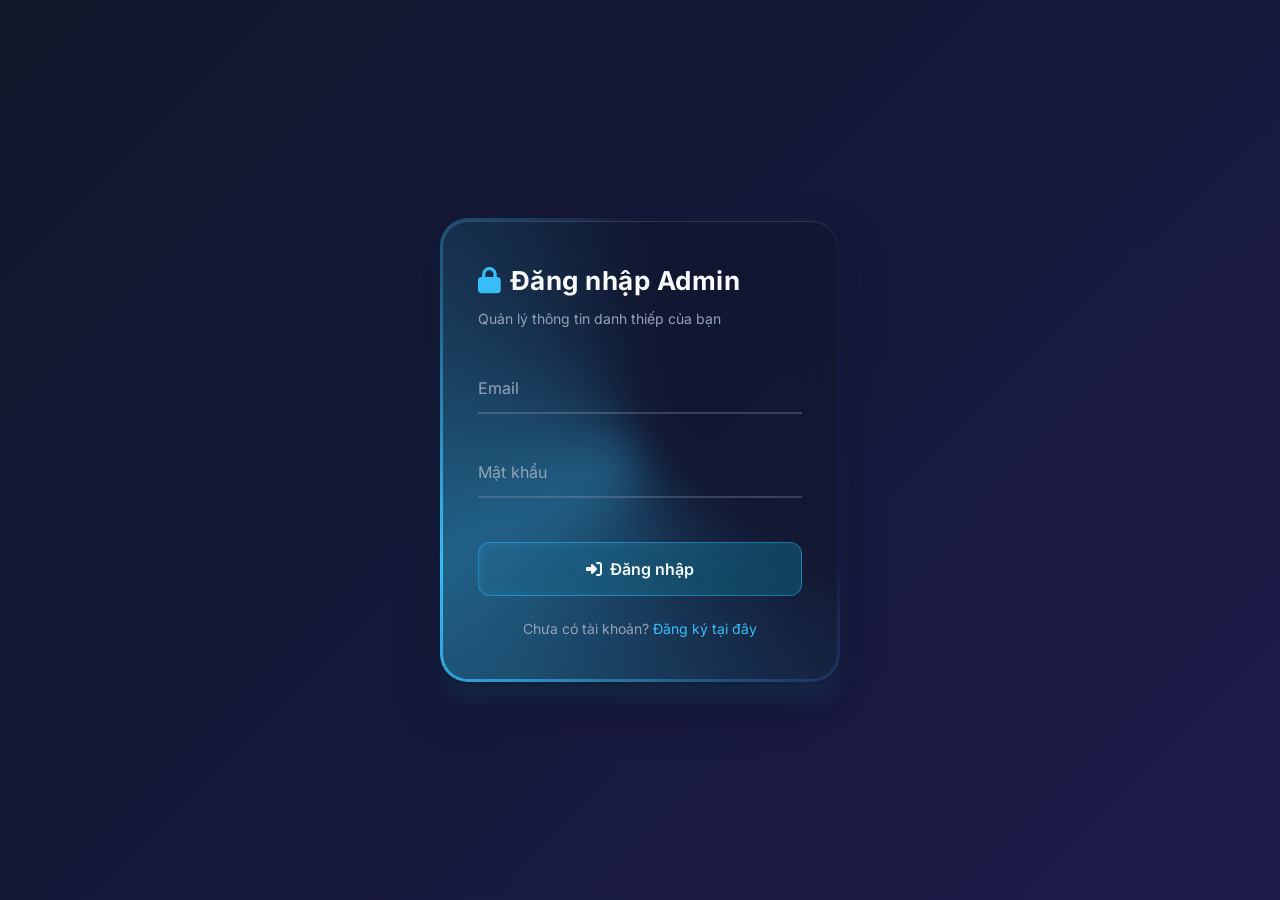
==== commit d25b0e59: "Add files via upload" ====
--- a/assets/ultimate-ui.css
+++ b/assets/ultimate-ui.css
@@ -282,68 +282,3 @@
 }
 button.ui-btn--ghost { background: transparent; }
 button.ui-btn:hover  { background: var(--ui-glow); }
-
-/* 8. DỊU VIỀN SÁNG + CHỐNG TRÀN LƯỚI -----------------------------------------
-   - Vòng sáng chỉ vẽ ở phần viền (mask), không còn lọt qua mặt kính thành vệt sáng lớn.
-   - Cung sáng ngắn hơn, mờ hơn, quay chậm hơn để dễ nhìn lâu.
-   - minmax(0,1fr): nội dung rộng (hàng tab cuộn ngang) không đẩy khung lệch khỏi giữa trang. */
-:root { --ui-ring: 2px; }
-.ui-page { grid-template-columns: minmax(0, 1fr); }
-.ui-container {
-  background: none;
-  animation: none;
-  box-shadow:
-    0 4px 6px -1px rgb(0 0 0 / 0.2),
-    0 20px 25px -5px rgb(var(--ui-glow-rgb) / 0.06),
-    0 25px 50px -12px rgb(0 0 0 / 0.5);
-}
-.ui-container::before {
-  content: "";
-  position: absolute;
-  inset: 0;
-  border-radius: inherit;
-  padding: var(--ui-ring);
-  pointer-events: none;
-  background:
-    conic-gradient(from var(--ui-angle), transparent 0 60%, rgb(var(--ui-glow-rgb) / .5) 85%, transparent 100%),
-    linear-gradient(rgb(255 255 255 / .08), rgb(255 255 255 / .08));
-  -webkit-mask: linear-gradient(#000 0 0) content-box, linear-gradient(#000 0 0);
-  -webkit-mask-composite: xor;
-  mask-composite: exclude;
-  animation: ui-spin 10s linear infinite;
-}
-@media (prefers-reduced-motion: reduce) { .ui-container::before { animation: none; } }
-
-/* 8. ĐIỀU CHỈNH SAU KHI THỬ TRÊN ĐIỆN THOẠI ---------------------------------
-   a) Cột lưới có thể bị nội dung "nowrap" (thanh tab) đẩy rộng hơn màn hình -> khung lệch phải. */
-.ui-page { grid-template-columns: minmax(0, 1fr); }
-
-/* b) Viền sáng dịu hơn. Trước đây nền conic-gradient phủ cả khối nên ánh sáng xuyên qua
-      lớp kính tạo vệt sáng lớn trong thẻ. Giờ chỉ vẽ đúng phần viền (mask), cung sáng ngắn,
-      mờ dần, quay chậm. Muốn sáng hơn: tăng .5 ở --ui-ring-peak; nhanh hơn: giảm 18s. */
-:root { --ui-ring: 2px; --ui-ring-peak: .5; }
-.ui-container {
-  background: none;
-  animation: none;
-  box-shadow:
-    0 4px 6px -1px rgb(0 0 0 / .2),
-    0 20px 25px -5px rgb(var(--ui-glow-rgb) / .06),
-    0 25px 50px -12px rgb(0 0 0 / .5);
-}
-.ui-container::before {
-  content: "";
-  position: absolute;
-  inset: 0;
-  z-index: 0;
-  border-radius: inherit;
-  padding: var(--ui-ring);
-  pointer-events: none;
-  background:
-    conic-gradient(from var(--ui-angle), transparent 0 55%, rgb(var(--ui-glow-rgb) / var(--ui-ring-peak)) 88%, transparent 100%),
-    rgb(255 255 255 / .08);           /* viền tĩnh rất nhạt để giữ khung khi cung sáng đã đi qua */
-  -webkit-mask: linear-gradient(#000 0 0) content-box, linear-gradient(#000 0 0);
-  -webkit-mask-composite: xor;
-  mask: linear-gradient(#000 0 0) content-box exclude, linear-gradient(#000 0 0);
-  animation: ui-spin 18s linear infinite;
-}
-@media (prefers-reduced-motion: reduce) { .ui-container::before { animation: none; } }
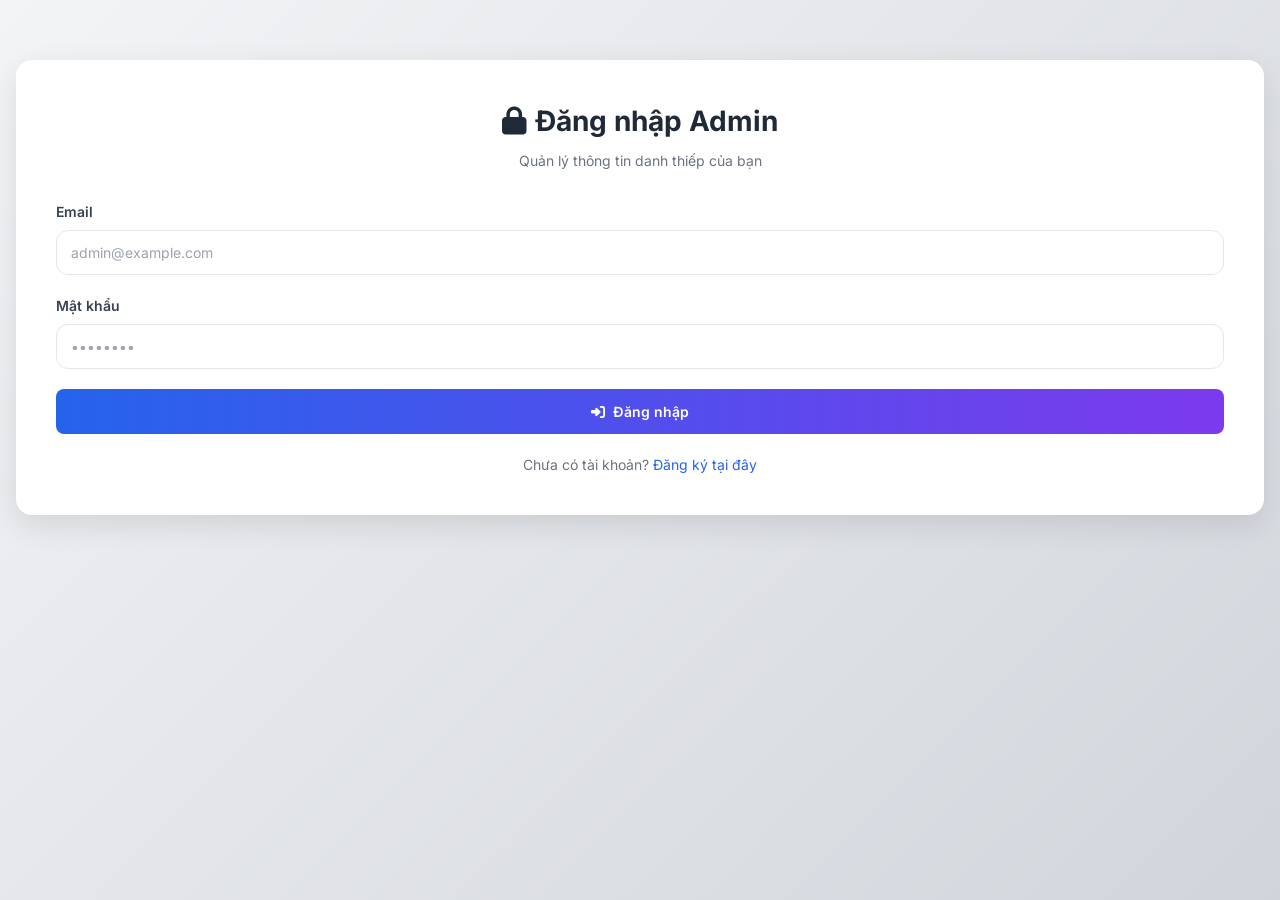
==== commit e60546c1: "Add files via upload" ====
--- a/admin.html
+++ b/admin.html
@@ -11,331 +11,474 @@
     <script src="assets/firebase-app-compat.js"></script>
     <script src="assets/firebase-database-compat.js"></script>
     <script src="assets/firebase-auth-compat.js"></script>
-    <!-- Phong cách Ultimate UI 3-in-1 (Neo-Glass + Floating Label + Liquid Gradient) -->
-    <link rel="stylesheet" href="assets/ultimate-ui.css">
     <style>
-        /* Bố cục riêng của trang admin. Màu sắc/hiệu ứng lõi nằm trong assets/ultimate-ui.css */
-        .admin-shell { width: min(100%, 720px); display: grid; justify-items: center; gap: 16px; }
-        .admin-shell > .ui-container { max-width: 100%; }
-        .admin-shell > .error-message { width: min(100%, 420px); }
-        .admin-panel { display: none; }              /* JS bật bằng style.display = 'block' */
-
-        .ui-title i { margin-right: 8px; color: var(--ui-glow); }
-        .ui-btn i { margin-right: 8px; }
-        .ui-subtitle.header-sub { margin-bottom: 28px; }
-        .switch-line { margin: 22px 0 0; text-align: center; }
-        .ui-btn--danger { color: var(--ui-danger); border-color: color-mix(in srgb, var(--ui-danger) 45%, transparent); }
-        .ui-btn--danger:hover {
-            background: var(--ui-danger); color: #0f172a; border-color: transparent;
-            box-shadow: 0 0 20px color-mix(in srgb, var(--ui-danger) 55%, transparent);
-        }
-        button.ui-btn--danger:hover { background: var(--ui-danger); }
-
-        /* Thông báo (JS bật/tắt bằng style.display) */
-        .error-message, .success-message {
-            display: none; margin-bottom: 20px; padding: 12px 14px; font-size: 14px;
-            border-radius: var(--ui-radius-ctl);
-        }
-        .error-message {
-            color: var(--ui-danger);
-            border: 1px solid color-mix(in srgb, var(--ui-danger) 45%, transparent);
-            background: color-mix(in srgb, var(--ui-danger) 10%, rgb(15 23 42 / .85));
-        }
-        .success-message {
-            color: var(--ui-success);
-            border: 1px solid color-mix(in srgb, var(--ui-success) 40%, transparent);
-            background: color-mix(in srgb, var(--ui-success) 10%, transparent);
-        }
-        .loading { text-align: center; color: var(--ui-text-sub); }
-
-        /* Đầu panel + xem trước hồ sơ */
-        #userEmail { color: var(--ui-glow); font-weight: 600; }
-        .profile-preview {
-            display: flex; align-items: center; gap: 16px; margin-bottom: 24px; padding: 14px 16px;
+        :root { --admin-primary: #2563eb; --admin-secondary: #7c3aed; }
+        body.theme-creative { --admin-primary: #db2777; --admin-secondary: #f97316; }
+        body.theme-ocean { --admin-primary: #0891b2; --admin-secondary: #2563eb; }
+        body {
+
+            font-family: 'Inter', sans-serif;
+            background: linear-gradient(135deg, #f3f4f6 0%, #d1d5db 100%);
+            min-height: 100vh;
+            padding-bottom: 24px;
+        }
+        *, *::before, *::after { box-sizing: border-box; }
+        .container {
+            width: min(100%, 640px);
+            margin: 0 auto;
+            padding: 20px 16px;
+        }
+        .card {
+            background: white;
             border-radius: 16px;
-            background: rgb(255 255 255 / .04);
-            border: 1px solid rgb(255 255 255 / .08);
-        }
-        .profile-preview img {
-            flex: 0 0 76px; width: 76px; height: 76px; border-radius: 50%; object-fit: cover; margin: 0;
-            border: 3px solid rgb(var(--ui-glow-rgb) / .65);
-            box-shadow: 0 0 0 5px rgb(var(--ui-glow-rgb) / .12), 0 10px 24px -8px rgb(var(--ui-glow-rgb) / .45);
-        }
-        .profile-preview > i { flex: 0 0 76px; width: 76px; text-align: center; font-size: 48px; color: var(--ui-text-sub); }
-        .preview-details { min-width: 0; text-align: left; }
-        .profile-preview p { margin: 3px 0 0; font-size: 14px; color: var(--ui-text-sub); overflow-wrap: anywhere; }
-        .profile-preview #previewName { margin-top: 0; font-size: 16px; font-weight: 700; color: var(--ui-text); }
-        .profile-preview #previewPhone { font-size: 13px; }
-
-        /* Tab: gạch chân sáng theo màu theme */
-        .tabs {
-            display: flex; gap: 6px; margin-bottom: 30px; overflow-x: auto;
-            border-bottom: 2px solid var(--ui-line);
-            overscroll-behavior-x: contain; scrollbar-width: thin; -webkit-overflow-scrolling: touch;
-        }
-        .tab-btn {
-            flex: 0 0 auto; min-width: 96px; padding: 11px 12px; margin-bottom: -2px;
-            font: inherit; font-size: 13px; font-weight: 600; white-space: nowrap; cursor: pointer;
-            color: var(--ui-text-sub); background: none; border: none; border-bottom: 3px solid transparent;
-            transition: color .3s ease, border-color .3s ease, text-shadow .3s ease;
-        }
-        .tab-btn i { margin-right: 6px; pointer-events: none; }   /* click vào icon vẫn tính là click nút */
-        .tab-btn:hover { color: var(--ui-text); }
-        .tab-btn.active { color: var(--ui-glow); border-bottom-color: var(--ui-glow); text-shadow: 0 0 14px rgb(var(--ui-glow-rgb) / .5); }
-        .tab-btn:focus-visible { outline: 2px solid var(--ui-glow); outline-offset: -2px; border-radius: 6px; }
-        .tab-content { display: none; }
-        .tab-content.active { display: block; }
-
-        /* Tải ảnh */
-        .field-caption { margin: 0 0 10px; font-size: 12px; font-weight: 600; color: var(--ui-text-sub); }
+            box-shadow: 0 10px 30px rgba(0, 0, 0, 0.1);
+            padding: 40px;
+            margin-top: 40px;
+            width: 100%;
+        }
+        .form-group {
+            margin-bottom: 20px;
+        }
+        .form-label {
+            display: block;
+            font-size: 14px;
+            font-weight: 600;
+            color: #374151;
+            margin-bottom: 8px;
+        }
+        .form-input {
+            width: 100%;
+            padding: 11px 14px;
+            border: 1px solid #e5e7eb;
+            border-radius: 12px;
+            font-size: 14px;
+            transition: all 0.3s;
+            background: #ffffff;
+        }
+        .form-input:focus {
+            outline: none;
+            border-color: var(--admin-primary);
+            box-shadow: 0 0 0 3px rgba(37, 99, 235, 0.1);
+        }
+        .btn {
+            padding: 12px 24px;
+            border-radius: 8px;
+            font-weight: 600;
+            cursor: pointer;
+            transition: all 0.3s;
+            border: none;
+            font-size: 14px;
+        }
+        .btn-primary {
+            background: linear-gradient(to right, var(--admin-primary), var(--admin-secondary));
+            color: white;
+            width: 100%;
+        }
+        .btn-primary:hover {
+            opacity: 0.9;
+            transform: translateY(-2px);
+        }
+        .btn-danger {
+            background: #ef4444;
+            color: white;
+            width: 100%;
+            margin-top: 10px;
+        }
+        .btn-danger:hover {
+            opacity: 0.9;
+        }
+        .btn-secondary {
+            background: #6b7280;
+            color: white;
+            width: 100%;
+        }
+        .btn-secondary:hover {
+            opacity: 0.9;
+        }
+        .action-buttons {
+            display: grid;
+            grid-template-columns: minmax(0, 1fr) minmax(110px, .42fr);
+            gap: 10px;
+            margin-top: 22px;
+        }
+        .action-buttons .btn { width: 100%; margin: 0; }
+        .btn-danger {
+            background: #fff1f2;
+            color: #be123c;
+            border: 1px solid #fecdd3;
+        }
+        .btn-danger:hover { background: #ffe4e6; }
         .file-input { position: absolute; width: 1px; height: 1px; opacity: 0; pointer-events: none; }
         .file-picker {
-            display: flex; align-items: center; justify-content: center; gap: 8px;
-            width: 100%; min-height: 46px; padding: 11px 14px; box-sizing: border-box;
-            font-size: 14px; font-weight: 700; color: var(--ui-glow); cursor: pointer;
-            border: 1px dashed rgb(var(--ui-glow-rgb) / .55); border-radius: var(--ui-radius-ctl);
-            background: rgb(var(--ui-glow-rgb) / .08);
-            transition: background-color .2s ease, border-color .2s ease, box-shadow .2s ease, transform .2s ease;
-        }
-        .file-picker:hover { background: rgb(var(--ui-glow-rgb) / .16); border-style: solid; box-shadow: 0 0 18px rgb(var(--ui-glow-rgb) / .3); }
+            display: flex;
+            align-items: center;
+            justify-content: center;
+            gap: 8px;
+            width: 100%;
+            min-height: 46px;
+            padding: 11px 14px;
+            border: 1px dashed #93c5fd;
+            border-radius: 12px;
+            background: #eff6ff;
+            color: #1d4ed8;
+            font-size: 14px;
+            font-weight: 700;
+            cursor: pointer;
+            transition: background .2s ease, border-color .2s ease, transform .2s ease;
+        }
+        .file-picker:hover { background: #dbeafe; border-color: var(--admin-primary); }
         .file-picker:active { transform: scale(.99); }
-        .upload-status { margin: 10px 0 0; font-size: 12px; line-height: 1.5; color: var(--ui-text-sub); }
-        .upload-status i { margin-right: 4px; }
-
-        /* Chọn giao diện: swatch giữ đúng màu preset của từng theme */
+        .auth-form {
+            display: block;
+        }
+        .admin-panel {
+            display: none;
+        }
+        .loading {
+            text-align: center;
+            padding: 40px;
+            color: #666;
+        }
+        .success-message {
+            background: #ecfdf5;
+            color: #059669;
+            padding: 12px 16px;
+            border-radius: 8px;
+            margin-bottom: 20px;
+            display: none;
+        }
+        .error-message {
+            background: #fee2e2;
+            color: #dc2626;
+            padding: 12px 16px;
+            border-radius: 8px;
+            margin-bottom: 20px;
+            display: none;
+        }
+        .header {
+            text-align: center;
+            margin-bottom: 30px;
+        }
+        .header h1 {
+            font-size: 28px;
+            font-weight: 700;
+            color: #1f2937;
+            margin-bottom: 8px;
+        }
+        .header p {
+            color: #6b7280;
+            font-size: 14px;
+        }
+        .profile-preview {
+            display: flex;
+            align-items: center;
+            gap: 16px;
+            margin-bottom: 24px;
+            padding: 14px 16px;
+            background: #f9fafb;
+            border-radius: 12px;
+        }
+        .profile-preview img {
+            flex: 0 0 76px;
+            width: 76px;
+            height: 76px;
+            border-radius: 50%;
+            object-fit: cover;
+            margin: 0;
+            border: 3px solid white;
+            box-shadow: 0 4px 6px rgba(0, 0, 0, 0.1);
+        }
+        .profile-preview > i {
+            flex: 0 0 76px;
+            width: 76px;
+            text-align: center;
+        }
+        .preview-details { min-width: 0; text-align: left; }
+        .profile-preview p {
+            color: #6b7280;
+            font-size: 14px;
+            margin: 3px 0 0;
+            overflow-wrap: anywhere;
+        }
+        .profile-preview #previewName { color: #1f2937; font-size: 16px; font-weight: 700; margin-top: 0; }
+        .profile-preview #previewPhone { color: #9ca3af; font-size: 13px; }
+        .tabs {
+            display: flex;
+            gap: 6px;
+            margin-bottom: 20px;
+            border-bottom: 2px solid #e5e7eb;
+            overflow-x: auto;
+            overscroll-behavior-x: contain;
+            scrollbar-width: thin;
+            -webkit-overflow-scrolling: touch;
+        }
+        .tab-btn {
+            flex: 0 0 auto;
+            min-width: 96px;
+            padding: 11px 12px;
+            background: none;
+            border: none;
+            cursor: pointer;
+            font-weight: 600;
+            font-size: 13px;
+            white-space: nowrap;
+            color: #6b7280;
+            border-bottom: 3px solid transparent;
+            transition: all 0.3s;
+        }
+        .tab-btn.active {
+            color: var(--admin-primary);
+            border-bottom-color: var(--admin-primary);
+        }
+        .tab-content {
+            display: none;
+        }
+        .tab-content.active {
+            display: block;
+        }
         .theme-options { display: grid; gap: 12px; }
-        .theme-option {
-            display: flex; align-items: center; gap: 12px; padding: 14px; cursor: pointer;
-            border: 1px solid rgb(255 255 255 / .10); border-radius: 16px;
-            background: rgb(255 255 255 / .04);
-            transition: border-color .2s ease, background-color .2s ease, box-shadow .2s ease;
-        }
-        .theme-option input { accent-color: var(--ui-glow); }
-        .theme-option small { color: var(--ui-text-sub); }
-        .theme-option:hover { border-color: rgb(var(--ui-glow-rgb) / .45); }
-        .theme-option.selected {
-            border-color: var(--ui-glow); background: rgb(var(--ui-glow-rgb) / .10);
-            box-shadow: 0 0 20px -4px rgb(var(--ui-glow-rgb) / .45);
-        }
+        .theme-option { display: flex; align-items: center; gap: 12px; padding: 14px; border: 2px solid #e5e7eb; border-radius: 12px; cursor: pointer; transition: all .2s ease; }
+        .theme-option:hover, .theme-option.selected { border-color: var(--admin-primary); background: #f8fafc; }
         .theme-swatch { width: 42px; height: 42px; border-radius: 10px; flex: 0 0 auto; }
-        .theme-swatch.professional { background: linear-gradient(135deg, rgb(56 189 248), rgb(14 116 144)); }
-        .theme-swatch.creative     { background: linear-gradient(135deg, rgb(251 113 133), rgb(159 18 57)); }
-        .theme-swatch.ocean        { background: linear-gradient(135deg, rgb(52 211 153), rgb(4 120 87)); }
-
-        /* Thanh hành động */
-        .action-buttons { display: grid; grid-template-columns: minmax(0, 1fr) minmax(110px, .42fr); gap: 10px; margin-top: 22px; }
-        .action-buttons .ui-btn { margin: 0; }
-        @media (min-width: 641px) {
-            .action-buttons {
-                position: sticky; bottom: 16px; z-index: 5; padding-top: 14px;
-                background: linear-gradient(to top, rgb(15 23 42 / .55), transparent);
-            }
-        }
-
+        .theme-swatch.professional { background: linear-gradient(135deg, #111827, #ffffff); }
+        .theme-swatch.creative { background: linear-gradient(135deg, #db2777, #f97316); }
+        .theme-swatch.ocean { background: linear-gradient(135deg, #0891b2, #2563eb); }
+
+        /* Mobile layout: compact preview and one-row horizontally scrollable navigation. */
         @media (max-width: 640px) {
-            .ui-card { padding: 28px 18px; }
-            .ui-title { font-size: clamp(22px, 7vw, 26px); line-height: 1.25; }
+            body { overflow-x: hidden; }
+            .container { width: 100%; padding: 10px 10px 20px; }
+            .card { width: 100%; padding: 20px 14px; margin-top: 12px; border-radius: 14px; }
+            .header { margin-bottom: 22px; }
+            .header h1 { font-size: clamp(22px, 7vw, 28px); line-height: 1.25; }
             .profile-preview { gap: 12px; margin-bottom: 18px; padding: 12px; }
-            .profile-preview img, .profile-preview > i { flex-basis: 64px; width: 64px; height: 64px; }
-            .profile-preview > i { font-size: 34px; line-height: 64px; }
+            .profile-preview img,
+            .profile-preview > i { flex-basis: 64px; width: 64px; height: 64px; }
+            .profile-preview > i { font-size: 34px !important; line-height: 64px; }
             .profile-preview #previewName { font-size: 15px; }
             .profile-preview #previewPhone { font-size: 12px; }
-            .tabs { margin: 0 -4px 26px; padding: 0 4px; }
-            .tab-btn { min-width: 92px; min-height: 44px; padding: 9px 10px; font-size: 12px; }
+            .tabs { margin: 0 -4px 18px; padding: 0 4px 2px; }
+            .tab-btn {
+                min-width: 92px;
+                min-height: 44px;
+                padding: 9px 10px;
+                font-size: 12px;
+                border-bottom-width: 3px;
+            }
+            .tab-btn i { margin-right: 4px !important; }
             .theme-option { min-width: 0; padding: 12px 10px; }
+            .theme-option > span:last-child { min-width: 0; overflow-wrap: anywhere; }
+            .form-input { max-width: 100%; }
+            .form-group { margin-bottom: 16px; }
             .action-buttons { grid-template-columns: 1fr 108px; gap: 8px; margin-top: 18px; }
-            .action-buttons .ui-btn { padding: 11px 8px; font-size: 13px; }
-        }
-        @media (prefers-reduced-motion: reduce) {
-            .tab-btn, .file-picker, .theme-option { transition: none; }
-        }
+            .action-buttons .btn { padding: 11px 8px; font-size: 13px; }
+        }
+
+        @media (min-width: 641px) {
+            .action-buttons { position: sticky; bottom: 16px; z-index: 5; padding-top: 12px; background: rgba(255, 255, 255, .94); }
+        }
+
     </style>
 </head>
-<body class="ui-page">
-    <div class="admin-shell">
+<body>
+    <div class="container">
         <div id="firebaseConfigError" class="error-message" style="display: none;"></div>
-
-        <!-- Đăng nhập -->
-        <div id="authForm" class="ui-container auth-form">
-            <div class="ui-card">
-                <h1 class="ui-title"><i class="fas fa-lock"></i>Đăng nhập Admin</h1>
-                <p class="ui-subtitle">Quản lý thông tin danh thiếp của bạn</p>
-
-                <div id="errorMessage" class="error-message"></div>
-
-                <div class="ui-field">
-                    <input type="email" id="loginEmail" class="ui-input" placeholder=" " autocomplete="username">
-                    <label for="loginEmail" class="ui-label">Email</label>
-                </div>
-                <div class="ui-field">
-                    <input type="password" id="loginPassword" class="ui-input" placeholder=" " autocomplete="current-password">
-                    <label for="loginPassword" class="ui-label">Mật khẩu</label>
-                </div>
-
-                <button type="button" onclick="login()" class="ui-btn">
-                    <i class="fas fa-sign-in-alt"></i>Đăng nhập
+        <!-- Login Form -->
+        <div id="authForm" class="card auth-form">
+            <div class="header">
+                <h1><i class="fas fa-lock mr-2"></i>Đăng nhập Admin</h1>
+                <p>Quản lý thông tin danh thiếp của bạn</p>
+            </div>
+
+            <div id="errorMessage" class="error-message"></div>
+
+            <div class="form-group">
+                <label class="form-label">Email</label>
+                <input type="email" id="loginEmail" class="form-input" placeholder="admin@example.com">
+            </div>
+
+            <div class="form-group">
+                <label class="form-label">Mật khẩu</label>
+                <input type="password" id="loginPassword" class="form-input" placeholder="••••••••">
+            </div>
+
+            <button onclick="login()" class="btn btn-primary">
+                <i class="fas fa-sign-in-alt mr-2"></i>Đăng nhập
+            </button>
+
+            <div style="text-align: center; margin-top: 20px; color: #6b7280; font-size: 14px;">
+                <p>Chưa có tài khoản? <a href="#" onclick="showSignup()" style="color: #2563eb; text-decoration: none;">Đăng ký tại đây</a></p>
+            </div>
+        </div>
+
+        <!-- Signup Form -->
+        <div id="signupForm" class="card" style="display: none;">
+            <div class="header">
+                <h1><i class="fas fa-user-plus mr-2"></i>Tạo tài khoản Admin</h1>
+                <p>Đăng ký để quản lý danh thiếp</p>
+            </div>
+
+            <div id="signupError" class="error-message"></div>
+
+            <div class="form-group">
+                <label class="form-label">Email</label>
+                <input type="email" id="signupEmail" class="form-input" placeholder="admin@example.com">
+            </div>
+
+            <div class="form-group">
+                <label class="form-label">Mật khẩu (tối thiểu 6 ký tự)</label>
+                <input type="password" id="signupPassword" class="form-input" placeholder="••••••••">
+            </div>
+
+            <button onclick="signup()" class="btn btn-primary">
+                <i class="fas fa-user-plus mr-2"></i>Đăng ký
+            </button>
+
+            <button onclick="showLogin()" class="btn btn-secondary" style="margin-top: 10px;">
+                <i class="fas fa-arrow-left mr-2"></i>Quay lại Đăng nhập
+            </button>
+        </div>
+
+        <!-- Admin Panel -->
+        <div id="adminPanel" class="card admin-panel">
+            <div class="header">
+                <h1><i class="fas fa-cog mr-2"></i>Quản lý Danh thiếp</h1>
+                <p id="userEmail" style="color: #2563eb; font-weight: 600;"></p>
+            </div>
+
+            <div id="successMessage" class="success-message">
+                <i class="fas fa-check-circle mr-2"></i>Cập nhật thành công!
+            </div>
+
+            <div id="adminError" class="error-message"></div>
+
+            <!-- Profile Preview -->
+            <div class="profile-preview">
+                <img id="previewImg" src="" alt="Ảnh đại diện xem trước" loading="lazy" decoding="async" style="display: none;">
+                <i id="previewIcon" class="fas fa-user" style="font-size: 48px; color: #d1d5db;"></i>
+                <div class="preview-details">
+                    <p id="previewName">Tên của bạn</p>
+                    <p id="previewPhone"></p>
+                </div>
+            </div>
+
+            <!-- Tabs -->
+            <div class="tabs">
+                <button class="tab-btn active" onclick="switchTab('personal')">
+                    <i class="fas fa-user mr-2"></i>Thông tin
                 </button>
-
-                <p class="ui-subtitle switch-line">Chưa có tài khoản? <a href="#" class="ui-link" onclick="showSignup()">Đăng ký tại đây</a></p>
-            </div>
-        </div>
-
-        <!-- Đăng ký -->
-        <div id="signupForm" class="ui-container" style="display: none;">
-            <div class="ui-card">
-                <h1 class="ui-title"><i class="fas fa-user-plus"></i>Tạo tài khoản Admin</h1>
-                <p class="ui-subtitle">Đăng ký để quản lý danh thiếp</p>
-
-                <div id="signupError" class="error-message"></div>
-
-                <div class="ui-field">
-                    <input type="email" id="signupEmail" class="ui-input" placeholder=" " autocomplete="username">
-                    <label for="signupEmail" class="ui-label">Email</label>
-                </div>
-                <div class="ui-field">
-                    <input type="password" id="signupPassword" class="ui-input" placeholder=" " autocomplete="new-password">
-                    <label for="signupPassword" class="ui-label">Mật khẩu (tối thiểu 6 ký tự)</label>
-                </div>
-
-                <button type="button" onclick="signup()" class="ui-btn">
-                    <i class="fas fa-user-plus"></i>Đăng ký
+                <button class="tab-btn" onclick="switchTab('social')">
+                    <i class="fas fa-share-alt mr-2"></i>Mạng xã hội
                 </button>
-                <button type="button" onclick="showLogin()" class="ui-btn ui-btn--ghost">
-                    <i class="fas fa-arrow-left"></i>Quay lại Đăng nhập
+                <button class="tab-btn" onclick="switchTab('image')">
+                    <i class="fas fa-image mr-2"></i>Ảnh đại diện
                 </button>
-            </div>
-        </div>
-
-        <!-- Bảng quản trị -->
-        <div id="adminPanel" class="ui-container ui-container--wide admin-panel">
-            <div class="ui-card">
-                <h1 class="ui-title"><i class="fas fa-cog"></i>Quản lý Danh thiếp</h1>
-                <p id="userEmail" class="ui-subtitle header-sub"></p>
-
-                <div id="successMessage" class="success-message">
-                    <i class="fas fa-check-circle" style="margin-right: 8px;"></i>Cập nhật thành công!
-                </div>
-
-                <div id="adminError" class="error-message"></div>
-
-                <!-- Xem trước hồ sơ -->
-                <div class="profile-preview">
-                    <img id="previewImg" src="" alt="Ảnh đại diện xem trước" loading="lazy" decoding="async" style="display: none;">
-                    <i id="previewIcon" class="fas fa-user"></i>
-                    <div class="preview-details">
-                        <p id="previewName">Tên của bạn</p>
-                        <p id="previewPhone"></p>
-                    </div>
-                </div>
-
-                <!-- Tabs -->
-                <div class="tabs">
-                    <button type="button" class="tab-btn active" onclick="switchTab('personal')">
-                        <i class="fas fa-user"></i>Thông tin
-                    </button>
-                    <button type="button" class="tab-btn" onclick="switchTab('social')">
-                        <i class="fas fa-share-alt"></i>Mạng xã hội
-                    </button>
-                    <button type="button" class="tab-btn" onclick="switchTab('image')">
-                        <i class="fas fa-image"></i>Ảnh đại diện
-                    </button>
-                    <button type="button" class="tab-btn" onclick="switchTab('theme')">
-                        <i class="fas fa-palette"></i>Giao diện
-                    </button>
-                </div>
-
-                <!-- Tab: Thông tin cá nhân -->
-                <div id="personalTab" class="tab-content active">
-                    <div class="ui-field">
-                        <input type="text" id="fullName" class="ui-input" placeholder=" " autocomplete="name">
-                        <label for="fullName" class="ui-label">Họ và tên</label>
-                    </div>
-                    <div class="ui-field">
-                        <input type="tel" id="phone" class="ui-input" placeholder=" " autocomplete="tel">
-                        <label for="phone" class="ui-label">Số điện thoại</label>
-                    </div>
-                    <div class="ui-field">
-                        <input type="email" id="email" class="ui-input" placeholder=" " autocomplete="email">
-                        <label for="email" class="ui-label">Email</label>
-                    </div>
-                    <div class="ui-field">
-                        <input type="text" id="zaloName" class="ui-input" placeholder=" ">
-                        <label for="zaloName" class="ui-label">Tên Zalo</label>
-                    </div>
-                </div>
-
-                <!-- Tab: Mạng xã hội -->
-                <div id="socialTab" class="tab-content">
-                    <div class="ui-field">
-                        <input type="url" id="zaloLink" class="ui-input" placeholder=" ">
-                        <label for="zaloLink" class="ui-label">Link Zalo</label>
-                    </div>
-                    <div class="ui-field">
-                        <input type="text" id="facebookUsername" class="ui-input" placeholder=" ">
-                        <label for="facebookUsername" class="ui-label">Username Facebook</label>
-                    </div>
-                    <div class="ui-field">
-                        <input type="url" id="facebookLink" class="ui-input" placeholder=" ">
-                        <label for="facebookLink" class="ui-label">Link Facebook</label>
-                    </div>
-                </div>
-
-                <!-- Tab: Ảnh đại diện -->
-                <div id="imageTab" class="tab-content">
-                    <div class="ui-field">
-                        <input type="url" id="profileImage" class="ui-input" placeholder=" ">
-                        <label for="profileImage" class="ui-label">URL Ảnh đại diện</label>
-                    </div>
-
-                    <p class="field-caption">Hoặc tải ảnh lên</p>
+                <button class="tab-btn" onclick="switchTab('theme')">
+                    <i class="fas fa-palette mr-2"></i>Giao diện
+                </button>
+            </div>
+
+            <!-- Tab: Personal Info -->
+            <div id="personalTab" class="tab-content active">
+                <div class="form-group">
+                    <label class="form-label">Họ và tên</label>
+                    <input type="text" id="fullName" class="form-input" placeholder="Trần Đức Tiền">
+                </div>
+
+                <div class="form-group">
+                    <label class="form-label">Số điện thoại</label>
+                    <input type="tel" id="phone" class="form-input" placeholder="+84396558306">
+                </div>
+
+                <div class="form-group">
+                    <label class="form-label">Email</label>
+                    <input type="email" id="email" class="form-input" placeholder="hierductien@gmail.com">
+                </div>
+
+                <div class="form-group">
+                    <label class="form-label">Tên Zalo</label>
+                    <input type="text" id="zaloName" class="form-input" placeholder="Trần Đức Tiền">
+                </div>
+            </div>
+
+            <!-- Tab: Social Links -->
+            <div id="socialTab" class="tab-content">
+                <div class="form-group">
+                    <label class="form-label">Link Zalo</label>
+                    <input type="url" id="zaloLink" class="form-input" placeholder="https://zalo.me/0396558306">
+                </div>
+
+                <div class="form-group">
+                    <label class="form-label">Username Facebook</label>
+                    <input type="text" id="facebookUsername" class="form-input" placeholder="tranductien2006">
+                </div>
+
+                <div class="form-group">
+                    <label class="form-label">Link Facebook</label>
+                    <input type="url" id="facebookLink" class="form-input" placeholder="https://facebook.com/tranductien2006">
+                </div>
+            </div>
+
+            <!-- Tab: Profile Image -->
+            <div id="imageTab" class="tab-content">
+                <div class="form-group">
+                    <label class="form-label">URL Ảnh đại diện</label>
+                    <input type="url" id="profileImage" class="form-input" placeholder="https://example.com/image.jpg">
+                </div>
+
+                <div class="form-group">
+                    <label class="form-label">Hoặc tải ảnh lên</label>
                     <label for="imageFile" class="file-picker">
                         <i class="fas fa-cloud-upload-alt"></i>
                         <span>Chọn ảnh từ thiết bị</span>
                     </label>
                     <input type="file" id="imageFile" class="file-input" accept="image/*" onchange="previewImage()">
-                    <p id="uploadStatus" class="upload-status">
-                        <i class="fas fa-cloud-upload-alt"></i>Sẵn sàng tải ảnh
+                    <p id="uploadStatus" style="font-size: 12px; color: #6b7280; margin-top: 8px; line-height: 1.5;">
+                        <i class="fas fa-cloud-upload-alt mr-1"></i>Sẵn sàng tải ảnh
                     </p>
                 </div>
-
-                <!-- Tab: Giao diện danh thiếp -->
-                <div id="themeTab" class="tab-content">
-                    <p class="field-caption">Chọn giao diện danh thiếp</p>
+            </div>
+
+            <!-- Tab: Theme -->
+            <div id="themeTab" class="tab-content">
+                <div class="form-group">
+                    <label class="form-label">Chọn giao diện danh thiếp</label>
                     <div class="theme-options">
                         <label class="theme-option" data-theme-option="professional">
                             <input type="radio" name="theme" value="professional" onchange="selectTheme('professional')">
                             <span class="theme-swatch professional"></span>
-                            <span><strong>Professional</strong><br><small>Xanh trời lịch lãm</small></span>
+                            <span><strong>Professional</strong><br><small>Đen / trắng lịch lãm</small></span>
                         </label>
                         <label class="theme-option" data-theme-option="creative">
                             <input type="radio" name="theme" value="creative" onchange="selectTheme('creative')">
                             <span class="theme-swatch creative"></span>
-                            <span><strong>Creative</strong><br><small>Hồng năng động</small></span>
+                            <span><strong>Creative</strong><br><small>Hồng cam năng động</small></span>
                         </label>
                         <label class="theme-option" data-theme-option="ocean">
                             <input type="radio" name="theme" value="ocean" onchange="selectTheme('ocean')">
                             <span class="theme-swatch ocean"></span>
-                            <span><strong>Ocean</strong><br><small>Xanh ngọc hiện đại</small></span>
+                            <span><strong>Ocean</strong><br><small>Xanh cyan hiện đại</small></span>
                         </label>
                     </div>
                 </div>
-
-                <!-- Hành động -->
-                <div class="action-buttons">
-                    <button type="button" onclick="updateProfile()" class="ui-btn">
-                        <i class="fas fa-save"></i>Cập nhật
-                    </button>
-                    <button type="button" onclick="logout()" class="ui-btn ui-btn--ghost ui-btn--danger">
-                        <i class="fas fa-sign-out-alt"></i>Đăng xuất
-                    </button>
-                </div>
+            </div>
+
+            <!-- Action Buttons -->
+            <div class="action-buttons">
+                <button onclick="updateProfile()" class="btn btn-primary">
+                    <i class="fas fa-save mr-2"></i>Cập nhật
+                </button>
+
+                <button onclick="logout()" class="btn btn-danger">
+                    <i class="fas fa-sign-out-alt mr-2"></i>Đăng xuất
+                </button>
             </div>
         </div>
 
-        <!-- Đang tải -->
-        <div id="loading" style="display: none;">
-            <div class="ui-card ui-card--flat loading">
-                <i class="fas fa-spinner fa-spin" style="margin-right: 8px;"></i>Đang tải...
+        <!-- Loading State -->
+        <div id="loading" class="card" style="display: none;">
+            <div class="loading">
+                <i class="fas fa-spinner fa-spin mr-2"></i>Đang tải...
             </div>
         </div>
     </div>
@@ -574,7 +717,7 @@
             const status = document.getElementById('uploadStatus');
             if (!status) return;
             status.innerHTML = `<i class="fas ${isError ? 'fa-exclamation-circle' : 'fa-cloud-upload-alt'} mr-1"></i>${message}`;
-            status.style.color = isError ? 'var(--ui-danger)' : 'var(--ui-text-sub)';
+            status.style.color = isError ? '#dc2626' : '#6b7280';
         }
 
         function uploadProfileImage(file) {
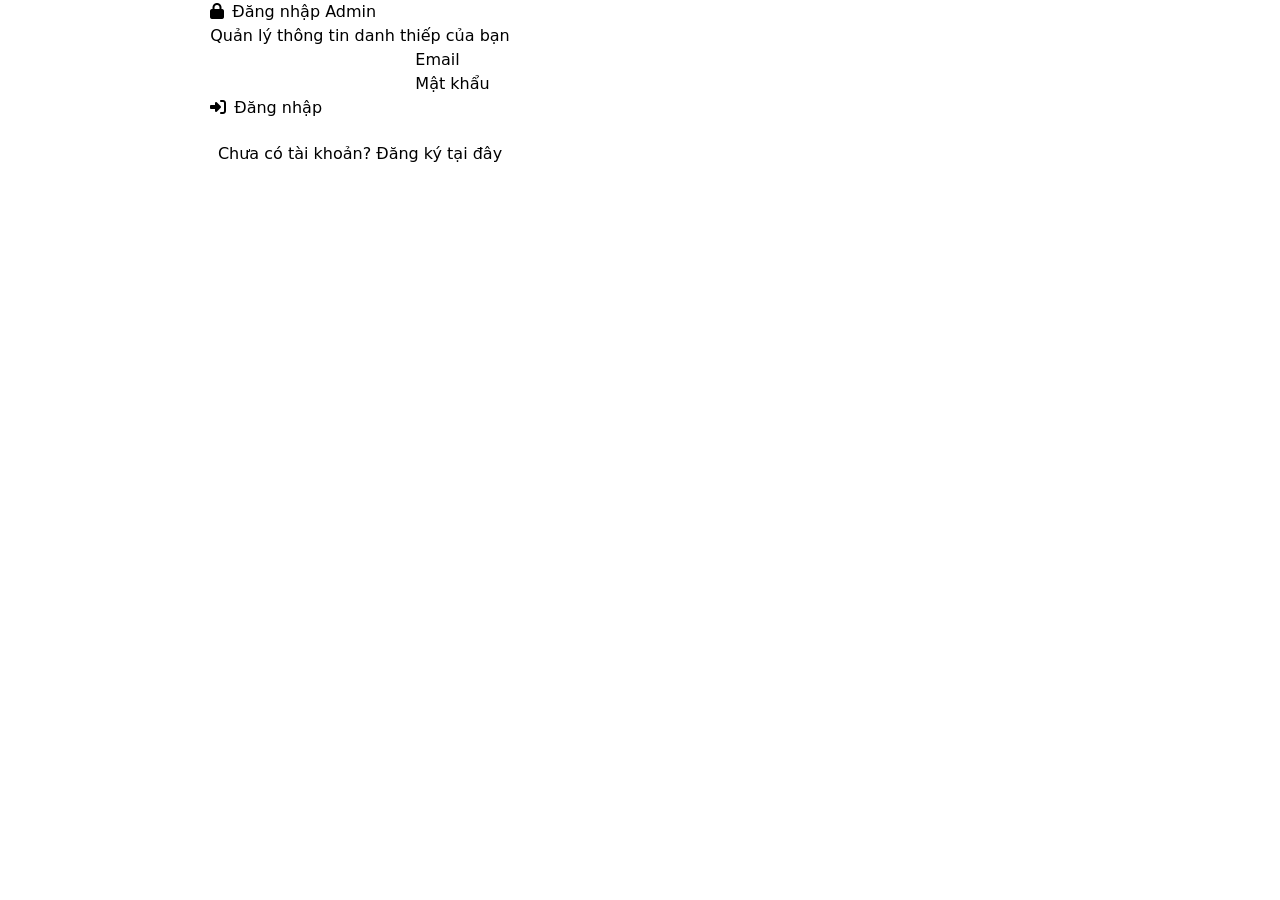
==== commit 170e9e1e: "Add files via upload" ====
--- a/admin.html
+++ b/admin.html
@@ -11,474 +11,331 @@
     <script src="assets/firebase-app-compat.js"></script>
     <script src="assets/firebase-database-compat.js"></script>
     <script src="assets/firebase-auth-compat.js"></script>
+    <!-- Phong cách Ultimate UI 3-in-1 (Neo-Glass + Floating Label + Liquid Gradient) -->
+    <link rel="stylesheet" href="assets/ultimate-ui.css">
     <style>
-        :root { --admin-primary: #2563eb; --admin-secondary: #7c3aed; }
-        body.theme-creative { --admin-primary: #db2777; --admin-secondary: #f97316; }
-        body.theme-ocean { --admin-primary: #0891b2; --admin-secondary: #2563eb; }
-        body {
-
-            font-family: 'Inter', sans-serif;
-            background: linear-gradient(135deg, #f3f4f6 0%, #d1d5db 100%);
-            min-height: 100vh;
-            padding-bottom: 24px;
-        }
-        *, *::before, *::after { box-sizing: border-box; }
-        .container {
-            width: min(100%, 640px);
-            margin: 0 auto;
-            padding: 20px 16px;
-        }
-        .card {
-            background: white;
+        /* Bố cục riêng của trang admin. Màu sắc/hiệu ứng lõi nằm trong assets/ultimate-ui.css */
+        .admin-shell { width: min(100%, 720px); display: grid; justify-items: center; gap: 16px; }
+        .admin-shell > .ui-container { max-width: 100%; }
+        .admin-shell > .error-message { width: min(100%, 420px); }
+        .admin-panel { display: none; }              /* JS bật bằng style.display = 'block' */
+
+        .ui-title i { margin-right: 8px; color: var(--ui-glow); }
+        .ui-btn i { margin-right: 8px; }
+        .ui-subtitle.header-sub { margin-bottom: 28px; }
+        .switch-line { margin: 22px 0 0; text-align: center; }
+        .ui-btn--danger { color: var(--ui-danger); border-color: color-mix(in srgb, var(--ui-danger) 45%, transparent); }
+        .ui-btn--danger:hover {
+            background: var(--ui-danger); color: #0f172a; border-color: transparent;
+            box-shadow: 0 0 20px color-mix(in srgb, var(--ui-danger) 55%, transparent);
+        }
+        button.ui-btn--danger:hover { background: var(--ui-danger); }
+
+        /* Thông báo (JS bật/tắt bằng style.display) */
+        .error-message, .success-message {
+            display: none; margin-bottom: 20px; padding: 12px 14px; font-size: 14px;
+            border-radius: var(--ui-radius-ctl);
+        }
+        .error-message {
+            color: var(--ui-danger);
+            border: 1px solid color-mix(in srgb, var(--ui-danger) 45%, transparent);
+            background: color-mix(in srgb, var(--ui-danger) 10%, rgb(15 23 42 / .85));
+        }
+        .success-message {
+            color: var(--ui-success);
+            border: 1px solid color-mix(in srgb, var(--ui-success) 40%, transparent);
+            background: color-mix(in srgb, var(--ui-success) 10%, transparent);
+        }
+        .loading { text-align: center; color: var(--ui-text-sub); }
+
+        /* Đầu panel + xem trước hồ sơ */
+        #userEmail { color: var(--ui-glow); font-weight: 600; }
+        .profile-preview {
+            display: flex; align-items: center; gap: 16px; margin-bottom: 24px; padding: 14px 16px;
             border-radius: 16px;
-            box-shadow: 0 10px 30px rgba(0, 0, 0, 0.1);
-            padding: 40px;
-            margin-top: 40px;
-            width: 100%;
-        }
-        .form-group {
-            margin-bottom: 20px;
-        }
-        .form-label {
-            display: block;
-            font-size: 14px;
-            font-weight: 600;
-            color: #374151;
-            margin-bottom: 8px;
-        }
-        .form-input {
-            width: 100%;
-            padding: 11px 14px;
-            border: 1px solid #e5e7eb;
-            border-radius: 12px;
-            font-size: 14px;
-            transition: all 0.3s;
-            background: #ffffff;
-        }
-        .form-input:focus {
-            outline: none;
-            border-color: var(--admin-primary);
-            box-shadow: 0 0 0 3px rgba(37, 99, 235, 0.1);
-        }
-        .btn {
-            padding: 12px 24px;
-            border-radius: 8px;
-            font-weight: 600;
-            cursor: pointer;
-            transition: all 0.3s;
-            border: none;
-            font-size: 14px;
-        }
-        .btn-primary {
-            background: linear-gradient(to right, var(--admin-primary), var(--admin-secondary));
-            color: white;
-            width: 100%;
-        }
-        .btn-primary:hover {
-            opacity: 0.9;
-            transform: translateY(-2px);
-        }
-        .btn-danger {
-            background: #ef4444;
-            color: white;
-            width: 100%;
-            margin-top: 10px;
-        }
-        .btn-danger:hover {
-            opacity: 0.9;
-        }
-        .btn-secondary {
-            background: #6b7280;
-            color: white;
-            width: 100%;
-        }
-        .btn-secondary:hover {
-            opacity: 0.9;
-        }
-        .action-buttons {
-            display: grid;
-            grid-template-columns: minmax(0, 1fr) minmax(110px, .42fr);
-            gap: 10px;
-            margin-top: 22px;
-        }
-        .action-buttons .btn { width: 100%; margin: 0; }
-        .btn-danger {
-            background: #fff1f2;
-            color: #be123c;
-            border: 1px solid #fecdd3;
-        }
-        .btn-danger:hover { background: #ffe4e6; }
+            background: rgb(255 255 255 / .04);
+            border: 1px solid rgb(255 255 255 / .08);
+        }
+        .profile-preview img {
+            flex: 0 0 76px; width: 76px; height: 76px; border-radius: 50%; object-fit: cover; margin: 0;
+            border: 3px solid rgb(var(--ui-glow-rgb) / .65);
+            box-shadow: 0 0 0 5px rgb(var(--ui-glow-rgb) / .12), 0 10px 24px -8px rgb(var(--ui-glow-rgb) / .45);
+        }
+        .profile-preview > i { flex: 0 0 76px; width: 76px; text-align: center; font-size: 48px; color: var(--ui-text-sub); }
+        .preview-details { min-width: 0; text-align: left; }
+        .profile-preview p { margin: 3px 0 0; font-size: 14px; color: var(--ui-text-sub); overflow-wrap: anywhere; }
+        .profile-preview #previewName { margin-top: 0; font-size: 16px; font-weight: 700; color: var(--ui-text); }
+        .profile-preview #previewPhone { font-size: 13px; }
+
+        /* Tab: gạch chân sáng theo màu theme */
+        .tabs {
+            display: flex; gap: 6px; margin-bottom: 30px; overflow-x: auto;
+            border-bottom: 2px solid var(--ui-line);
+            overscroll-behavior-x: contain; scrollbar-width: thin; -webkit-overflow-scrolling: touch;
+        }
+        .tab-btn {
+            flex: 0 0 auto; min-width: 96px; padding: 11px 12px; margin-bottom: -2px;
+            font: inherit; font-size: 13px; font-weight: 600; white-space: nowrap; cursor: pointer;
+            color: var(--ui-text-sub); background: none; border: none; border-bottom: 3px solid transparent;
+            transition: color .3s ease, border-color .3s ease, text-shadow .3s ease;
+        }
+        .tab-btn i { margin-right: 6px; pointer-events: none; }   /* click vào icon vẫn tính là click nút */
+        .tab-btn:hover { color: var(--ui-text); }
+        .tab-btn.active { color: var(--ui-glow); border-bottom-color: var(--ui-glow); text-shadow: 0 0 14px rgb(var(--ui-glow-rgb) / .5); }
+        .tab-btn:focus-visible { outline: 2px solid var(--ui-glow); outline-offset: -2px; border-radius: 6px; }
+        .tab-content { display: none; }
+        .tab-content.active { display: block; }
+
+        /* Tải ảnh */
+        .field-caption { margin: 0 0 10px; font-size: 12px; font-weight: 600; color: var(--ui-text-sub); }
         .file-input { position: absolute; width: 1px; height: 1px; opacity: 0; pointer-events: none; }
         .file-picker {
-            display: flex;
-            align-items: center;
-            justify-content: center;
-            gap: 8px;
-            width: 100%;
-            min-height: 46px;
-            padding: 11px 14px;
-            border: 1px dashed #93c5fd;
-            border-radius: 12px;
-            background: #eff6ff;
-            color: #1d4ed8;
-            font-size: 14px;
-            font-weight: 700;
-            cursor: pointer;
-            transition: background .2s ease, border-color .2s ease, transform .2s ease;
-        }
-        .file-picker:hover { background: #dbeafe; border-color: var(--admin-primary); }
+            display: flex; align-items: center; justify-content: center; gap: 8px;
+            width: 100%; min-height: 46px; padding: 11px 14px; box-sizing: border-box;
+            font-size: 14px; font-weight: 700; color: var(--ui-glow); cursor: pointer;
+            border: 1px dashed rgb(var(--ui-glow-rgb) / .55); border-radius: var(--ui-radius-ctl);
+            background: rgb(var(--ui-glow-rgb) / .08);
+            transition: background-color .2s ease, border-color .2s ease, box-shadow .2s ease, transform .2s ease;
+        }
+        .file-picker:hover { background: rgb(var(--ui-glow-rgb) / .16); border-style: solid; box-shadow: 0 0 18px rgb(var(--ui-glow-rgb) / .3); }
         .file-picker:active { transform: scale(.99); }
-        .auth-form {
-            display: block;
-        }
-        .admin-panel {
-            display: none;
-        }
-        .loading {
-            text-align: center;
-            padding: 40px;
-            color: #666;
-        }
-        .success-message {
-            background: #ecfdf5;
-            color: #059669;
-            padding: 12px 16px;
-            border-radius: 8px;
-            margin-bottom: 20px;
-            display: none;
-        }
-        .error-message {
-            background: #fee2e2;
-            color: #dc2626;
-            padding: 12px 16px;
-            border-radius: 8px;
-            margin-bottom: 20px;
-            display: none;
-        }
-        .header {
-            text-align: center;
-            margin-bottom: 30px;
-        }
-        .header h1 {
-            font-size: 28px;
-            font-weight: 700;
-            color: #1f2937;
-            margin-bottom: 8px;
-        }
-        .header p {
-            color: #6b7280;
-            font-size: 14px;
-        }
-        .profile-preview {
-            display: flex;
-            align-items: center;
-            gap: 16px;
-            margin-bottom: 24px;
-            padding: 14px 16px;
-            background: #f9fafb;
-            border-radius: 12px;
-        }
-        .profile-preview img {
-            flex: 0 0 76px;
-            width: 76px;
-            height: 76px;
-            border-radius: 50%;
-            object-fit: cover;
-            margin: 0;
-            border: 3px solid white;
-            box-shadow: 0 4px 6px rgba(0, 0, 0, 0.1);
-        }
-        .profile-preview > i {
-            flex: 0 0 76px;
-            width: 76px;
-            text-align: center;
-        }
-        .preview-details { min-width: 0; text-align: left; }
-        .profile-preview p {
-            color: #6b7280;
-            font-size: 14px;
-            margin: 3px 0 0;
-            overflow-wrap: anywhere;
-        }
-        .profile-preview #previewName { color: #1f2937; font-size: 16px; font-weight: 700; margin-top: 0; }
-        .profile-preview #previewPhone { color: #9ca3af; font-size: 13px; }
-        .tabs {
-            display: flex;
-            gap: 6px;
-            margin-bottom: 20px;
-            border-bottom: 2px solid #e5e7eb;
-            overflow-x: auto;
-            overscroll-behavior-x: contain;
-            scrollbar-width: thin;
-            -webkit-overflow-scrolling: touch;
-        }
-        .tab-btn {
-            flex: 0 0 auto;
-            min-width: 96px;
-            padding: 11px 12px;
-            background: none;
-            border: none;
-            cursor: pointer;
-            font-weight: 600;
-            font-size: 13px;
-            white-space: nowrap;
-            color: #6b7280;
-            border-bottom: 3px solid transparent;
-            transition: all 0.3s;
-        }
-        .tab-btn.active {
-            color: var(--admin-primary);
-            border-bottom-color: var(--admin-primary);
-        }
-        .tab-content {
-            display: none;
-        }
-        .tab-content.active {
-            display: block;
-        }
+        .upload-status { margin: 10px 0 0; font-size: 12px; line-height: 1.5; color: var(--ui-text-sub); }
+        .upload-status i { margin-right: 4px; }
+
+        /* Chọn giao diện: swatch giữ đúng màu preset của từng theme */
         .theme-options { display: grid; gap: 12px; }
-        .theme-option { display: flex; align-items: center; gap: 12px; padding: 14px; border: 2px solid #e5e7eb; border-radius: 12px; cursor: pointer; transition: all .2s ease; }
-        .theme-option:hover, .theme-option.selected { border-color: var(--admin-primary); background: #f8fafc; }
+        .theme-option {
+            display: flex; align-items: center; gap: 12px; padding: 14px; cursor: pointer;
+            border: 1px solid rgb(255 255 255 / .10); border-radius: 16px;
+            background: rgb(255 255 255 / .04);
+            transition: border-color .2s ease, background-color .2s ease, box-shadow .2s ease;
+        }
+        .theme-option input { accent-color: var(--ui-glow); }
+        .theme-option small { color: var(--ui-text-sub); }
+        .theme-option:hover { border-color: rgb(var(--ui-glow-rgb) / .45); }
+        .theme-option.selected {
+            border-color: var(--ui-glow); background: rgb(var(--ui-glow-rgb) / .10);
+            box-shadow: 0 0 20px -4px rgb(var(--ui-glow-rgb) / .45);
+        }
         .theme-swatch { width: 42px; height: 42px; border-radius: 10px; flex: 0 0 auto; }
-        .theme-swatch.professional { background: linear-gradient(135deg, #111827, #ffffff); }
-        .theme-swatch.creative { background: linear-gradient(135deg, #db2777, #f97316); }
-        .theme-swatch.ocean { background: linear-gradient(135deg, #0891b2, #2563eb); }
-
-        /* Mobile layout: compact preview and one-row horizontally scrollable navigation. */
+        .theme-swatch.professional { background: linear-gradient(135deg, rgb(56 189 248), rgb(14 116 144)); }
+        .theme-swatch.creative     { background: linear-gradient(135deg, rgb(251 113 133), rgb(159 18 57)); }
+        .theme-swatch.ocean        { background: linear-gradient(135deg, rgb(52 211 153), rgb(4 120 87)); }
+
+        /* Thanh hành động */
+        .action-buttons { display: grid; grid-template-columns: minmax(0, 1fr) minmax(110px, .42fr); gap: 10px; margin-top: 22px; }
+        .action-buttons .ui-btn { margin: 0; }
+        @media (min-width: 641px) {
+            .action-buttons {
+                position: sticky; bottom: 16px; z-index: 5; padding-top: 14px;
+                background: linear-gradient(to top, rgb(15 23 42 / .55), transparent);
+            }
+        }
+
         @media (max-width: 640px) {
-            body { overflow-x: hidden; }
-            .container { width: 100%; padding: 10px 10px 20px; }
-            .card { width: 100%; padding: 20px 14px; margin-top: 12px; border-radius: 14px; }
-            .header { margin-bottom: 22px; }
-            .header h1 { font-size: clamp(22px, 7vw, 28px); line-height: 1.25; }
+            .ui-card { padding: 28px 18px; }
+            .ui-title { font-size: clamp(22px, 7vw, 26px); line-height: 1.25; }
             .profile-preview { gap: 12px; margin-bottom: 18px; padding: 12px; }
-            .profile-preview img,
-            .profile-preview > i { flex-basis: 64px; width: 64px; height: 64px; }
-            .profile-preview > i { font-size: 34px !important; line-height: 64px; }
+            .profile-preview img, .profile-preview > i { flex-basis: 64px; width: 64px; height: 64px; }
+            .profile-preview > i { font-size: 34px; line-height: 64px; }
             .profile-preview #previewName { font-size: 15px; }
             .profile-preview #previewPhone { font-size: 12px; }
-            .tabs { margin: 0 -4px 18px; padding: 0 4px 2px; }
-            .tab-btn {
-                min-width: 92px;
-                min-height: 44px;
-                padding: 9px 10px;
-                font-size: 12px;
-                border-bottom-width: 3px;
-            }
-            .tab-btn i { margin-right: 4px !important; }
+            .tabs { margin: 0 -4px 26px; padding: 0 4px; }
+            .tab-btn { min-width: 92px; min-height: 44px; padding: 9px 10px; font-size: 12px; }
             .theme-option { min-width: 0; padding: 12px 10px; }
-            .theme-option > span:last-child { min-width: 0; overflow-wrap: anywhere; }
-            .form-input { max-width: 100%; }
-            .form-group { margin-bottom: 16px; }
             .action-buttons { grid-template-columns: 1fr 108px; gap: 8px; margin-top: 18px; }
-            .action-buttons .btn { padding: 11px 8px; font-size: 13px; }
-        }
-
-        @media (min-width: 641px) {
-            .action-buttons { position: sticky; bottom: 16px; z-index: 5; padding-top: 12px; background: rgba(255, 255, 255, .94); }
-        }
-
+            .action-buttons .ui-btn { padding: 11px 8px; font-size: 13px; }
+        }
+        @media (prefers-reduced-motion: reduce) {
+            .tab-btn, .file-picker, .theme-option { transition: none; }
+        }
     </style>
 </head>
-<body>
-    <div class="container">
+<body class="ui-page">
+    <div class="admin-shell">
         <div id="firebaseConfigError" class="error-message" style="display: none;"></div>
-        <!-- Login Form -->
-        <div id="authForm" class="card auth-form">
-            <div class="header">
-                <h1><i class="fas fa-lock mr-2"></i>Đăng nhập Admin</h1>
-                <p>Quản lý thông tin danh thiếp của bạn</p>
-            </div>
-
-            <div id="errorMessage" class="error-message"></div>
-
-            <div class="form-group">
-                <label class="form-label">Email</label>
-                <input type="email" id="loginEmail" class="form-input" placeholder="admin@example.com">
-            </div>
-
-            <div class="form-group">
-                <label class="form-label">Mật khẩu</label>
-                <input type="password" id="loginPassword" class="form-input" placeholder="••••••••">
-            </div>
-
-            <button onclick="login()" class="btn btn-primary">
-                <i class="fas fa-sign-in-alt mr-2"></i>Đăng nhập
-            </button>
-
-            <div style="text-align: center; margin-top: 20px; color: #6b7280; font-size: 14px;">
-                <p>Chưa có tài khoản? <a href="#" onclick="showSignup()" style="color: #2563eb; text-decoration: none;">Đăng ký tại đây</a></p>
+
+        <!-- Đăng nhập -->
+        <div id="authForm" class="ui-container auth-form">
+            <div class="ui-card">
+                <h1 class="ui-title"><i class="fas fa-lock"></i>Đăng nhập Admin</h1>
+                <p class="ui-subtitle">Quản lý thông tin danh thiếp của bạn</p>
+
+                <div id="errorMessage" class="error-message"></div>
+
+                <div class="ui-field">
+                    <input type="email" id="loginEmail" class="ui-input" placeholder=" " autocomplete="username">
+                    <label for="loginEmail" class="ui-label">Email</label>
+                </div>
+                <div class="ui-field">
+                    <input type="password" id="loginPassword" class="ui-input" placeholder=" " autocomplete="current-password">
+                    <label for="loginPassword" class="ui-label">Mật khẩu</label>
+                </div>
+
+                <button type="button" onclick="login()" class="ui-btn">
+                    <i class="fas fa-sign-in-alt"></i>Đăng nhập
+                </button>
+
+                <p class="ui-subtitle switch-line">Chưa có tài khoản? <a href="#" class="ui-link" onclick="showSignup()">Đăng ký tại đây</a></p>
             </div>
         </div>
 
-        <!-- Signup Form -->
-        <div id="signupForm" class="card" style="display: none;">
-            <div class="header">
-                <h1><i class="fas fa-user-plus mr-2"></i>Tạo tài khoản Admin</h1>
-                <p>Đăng ký để quản lý danh thiếp</p>
-            </div>
-
-            <div id="signupError" class="error-message"></div>
-
-            <div class="form-group">
-                <label class="form-label">Email</label>
-                <input type="email" id="signupEmail" class="form-input" placeholder="admin@example.com">
-            </div>
-
-            <div class="form-group">
-                <label class="form-label">Mật khẩu (tối thiểu 6 ký tự)</label>
-                <input type="password" id="signupPassword" class="form-input" placeholder="••••••••">
-            </div>
-
-            <button onclick="signup()" class="btn btn-primary">
-                <i class="fas fa-user-plus mr-2"></i>Đăng ký
-            </button>
-
-            <button onclick="showLogin()" class="btn btn-secondary" style="margin-top: 10px;">
-                <i class="fas fa-arrow-left mr-2"></i>Quay lại Đăng nhập
-            </button>
-        </div>
-
-        <!-- Admin Panel -->
-        <div id="adminPanel" class="card admin-panel">
-            <div class="header">
-                <h1><i class="fas fa-cog mr-2"></i>Quản lý Danh thiếp</h1>
-                <p id="userEmail" style="color: #2563eb; font-weight: 600;"></p>
-            </div>
-
-            <div id="successMessage" class="success-message">
-                <i class="fas fa-check-circle mr-2"></i>Cập nhật thành công!
-            </div>
-
-            <div id="adminError" class="error-message"></div>
-
-            <!-- Profile Preview -->
-            <div class="profile-preview">
-                <img id="previewImg" src="" alt="Ảnh đại diện xem trước" loading="lazy" decoding="async" style="display: none;">
-                <i id="previewIcon" class="fas fa-user" style="font-size: 48px; color: #d1d5db;"></i>
-                <div class="preview-details">
-                    <p id="previewName">Tên của bạn</p>
-                    <p id="previewPhone"></p>
-                </div>
-            </div>
-
-            <!-- Tabs -->
-            <div class="tabs">
-                <button class="tab-btn active" onclick="switchTab('personal')">
-                    <i class="fas fa-user mr-2"></i>Thông tin
+        <!-- Đăng ký -->
+        <div id="signupForm" class="ui-container" style="display: none;">
+            <div class="ui-card">
+                <h1 class="ui-title"><i class="fas fa-user-plus"></i>Tạo tài khoản Admin</h1>
+                <p class="ui-subtitle">Đăng ký để quản lý danh thiếp</p>
+
+                <div id="signupError" class="error-message"></div>
+
+                <div class="ui-field">
+                    <input type="email" id="signupEmail" class="ui-input" placeholder=" " autocomplete="username">
+                    <label for="signupEmail" class="ui-label">Email</label>
+                </div>
+                <div class="ui-field">
+                    <input type="password" id="signupPassword" class="ui-input" placeholder=" " autocomplete="new-password">
+                    <label for="signupPassword" class="ui-label">Mật khẩu (tối thiểu 6 ký tự)</label>
+                </div>
+
+                <button type="button" onclick="signup()" class="ui-btn">
+                    <i class="fas fa-user-plus"></i>Đăng ký
                 </button>
-                <button class="tab-btn" onclick="switchTab('social')">
-                    <i class="fas fa-share-alt mr-2"></i>Mạng xã hội
-                </button>
-                <button class="tab-btn" onclick="switchTab('image')">
-                    <i class="fas fa-image mr-2"></i>Ảnh đại diện
-                </button>
-                <button class="tab-btn" onclick="switchTab('theme')">
-                    <i class="fas fa-palette mr-2"></i>Giao diện
+                <button type="button" onclick="showLogin()" class="ui-btn ui-btn--ghost">
+                    <i class="fas fa-arrow-left"></i>Quay lại Đăng nhập
                 </button>
             </div>
-
-            <!-- Tab: Personal Info -->
-            <div id="personalTab" class="tab-content active">
-                <div class="form-group">
-                    <label class="form-label">Họ và tên</label>
-                    <input type="text" id="fullName" class="form-input" placeholder="Trần Đức Tiền">
-                </div>
-
-                <div class="form-group">
-                    <label class="form-label">Số điện thoại</label>
-                    <input type="tel" id="phone" class="form-input" placeholder="+84396558306">
-                </div>
-
-                <div class="form-group">
-                    <label class="form-label">Email</label>
-                    <input type="email" id="email" class="form-input" placeholder="hierductien@gmail.com">
-                </div>
-
-                <div class="form-group">
-                    <label class="form-label">Tên Zalo</label>
-                    <input type="text" id="zaloName" class="form-input" placeholder="Trần Đức Tiền">
-                </div>
-            </div>
-
-            <!-- Tab: Social Links -->
-            <div id="socialTab" class="tab-content">
-                <div class="form-group">
-                    <label class="form-label">Link Zalo</label>
-                    <input type="url" id="zaloLink" class="form-input" placeholder="https://zalo.me/0396558306">
-                </div>
-
-                <div class="form-group">
-                    <label class="form-label">Username Facebook</label>
-                    <input type="text" id="facebookUsername" class="form-input" placeholder="tranductien2006">
-                </div>
-
-                <div class="form-group">
-                    <label class="form-label">Link Facebook</label>
-                    <input type="url" id="facebookLink" class="form-input" placeholder="https://facebook.com/tranductien2006">
-                </div>
-            </div>
-
-            <!-- Tab: Profile Image -->
-            <div id="imageTab" class="tab-content">
-                <div class="form-group">
-                    <label class="form-label">URL Ảnh đại diện</label>
-                    <input type="url" id="profileImage" class="form-input" placeholder="https://example.com/image.jpg">
-                </div>
-
-                <div class="form-group">
-                    <label class="form-label">Hoặc tải ảnh lên</label>
+        </div>
+
+        <!-- Bảng quản trị -->
+        <div id="adminPanel" class="ui-container ui-container--wide admin-panel">
+            <div class="ui-card">
+                <h1 class="ui-title"><i class="fas fa-cog"></i>Quản lý Danh thiếp</h1>
+                <p id="userEmail" class="ui-subtitle header-sub"></p>
+
+                <div id="successMessage" class="success-message">
+                    <i class="fas fa-check-circle" style="margin-right: 8px;"></i>Cập nhật thành công!
+                </div>
+
+                <div id="adminError" class="error-message"></div>
+
+                <!-- Xem trước hồ sơ -->
+                <div class="profile-preview">
+                    <img id="previewImg" src="" alt="Ảnh đại diện xem trước" loading="lazy" decoding="async" style="display: none;">
+                    <i id="previewIcon" class="fas fa-user"></i>
+                    <div class="preview-details">
+                        <p id="previewName">Tên của bạn</p>
+                        <p id="previewPhone"></p>
+                    </div>
+                </div>
+
+                <!-- Tabs -->
+                <div class="tabs">
+                    <button type="button" class="tab-btn active" onclick="switchTab('personal')">
+                        <i class="fas fa-user"></i>Thông tin
+                    </button>
+                    <button type="button" class="tab-btn" onclick="switchTab('social')">
+                        <i class="fas fa-share-alt"></i>Mạng xã hội
+                    </button>
+                    <button type="button" class="tab-btn" onclick="switchTab('image')">
+                        <i class="fas fa-image"></i>Ảnh đại diện
+                    </button>
+                    <button type="button" class="tab-btn" onclick="switchTab('theme')">
+                        <i class="fas fa-palette"></i>Giao diện
+                    </button>
+                </div>
+
+                <!-- Tab: Thông tin cá nhân -->
+                <div id="personalTab" class="tab-content active">
+                    <div class="ui-field">
+                        <input type="text" id="fullName" class="ui-input" placeholder=" " autocomplete="name">
+                        <label for="fullName" class="ui-label">Họ và tên</label>
+                    </div>
+                    <div class="ui-field">
+                        <input type="tel" id="phone" class="ui-input" placeholder=" " autocomplete="tel">
+                        <label for="phone" class="ui-label">Số điện thoại</label>
+                    </div>
+                    <div class="ui-field">
+                        <input type="email" id="email" class="ui-input" placeholder=" " autocomplete="email">
+                        <label for="email" class="ui-label">Email</label>
+                    </div>
+                    <div class="ui-field">
+                        <input type="text" id="zaloName" class="ui-input" placeholder=" ">
+                        <label for="zaloName" class="ui-label">Tên Zalo</label>
+                    </div>
+                </div>
+
+                <!-- Tab: Mạng xã hội -->
+                <div id="socialTab" class="tab-content">
+                    <div class="ui-field">
+                        <input type="url" id="zaloLink" class="ui-input" placeholder=" ">
+                        <label for="zaloLink" class="ui-label">Link Zalo</label>
+                    </div>
+                    <div class="ui-field">
+                        <input type="text" id="facebookUsername" class="ui-input" placeholder=" ">
+                        <label for="facebookUsername" class="ui-label">Username Facebook</label>
+                    </div>
+                    <div class="ui-field">
+                        <input type="url" id="facebookLink" class="ui-input" placeholder=" ">
+                        <label for="facebookLink" class="ui-label">Link Facebook</label>
+                    </div>
+                </div>
+
+                <!-- Tab: Ảnh đại diện -->
+                <div id="imageTab" class="tab-content">
+                    <div class="ui-field">
+                        <input type="url" id="profileImage" class="ui-input" placeholder=" ">
+                        <label for="profileImage" class="ui-label">URL Ảnh đại diện</label>
+                    </div>
+
+                    <p class="field-caption">Hoặc tải ảnh lên</p>
                     <label for="imageFile" class="file-picker">
                         <i class="fas fa-cloud-upload-alt"></i>
                         <span>Chọn ảnh từ thiết bị</span>
                     </label>
                     <input type="file" id="imageFile" class="file-input" accept="image/*" onchange="previewImage()">
-                    <p id="uploadStatus" style="font-size: 12px; color: #6b7280; margin-top: 8px; line-height: 1.5;">
-                        <i class="fas fa-cloud-upload-alt mr-1"></i>Sẵn sàng tải ảnh
+                    <p id="uploadStatus" class="upload-status">
+                        <i class="fas fa-cloud-upload-alt"></i>Sẵn sàng tải ảnh
                     </p>
                 </div>
-            </div>
-
-            <!-- Tab: Theme -->
-            <div id="themeTab" class="tab-content">
-                <div class="form-group">
-                    <label class="form-label">Chọn giao diện danh thiếp</label>
+
+                <!-- Tab: Giao diện danh thiếp -->
+                <div id="themeTab" class="tab-content">
+                    <p class="field-caption">Chọn giao diện danh thiếp</p>
                     <div class="theme-options">
                         <label class="theme-option" data-theme-option="professional">
                             <input type="radio" name="theme" value="professional" onchange="selectTheme('professional')">
                             <span class="theme-swatch professional"></span>
-                            <span><strong>Professional</strong><br><small>Đen / trắng lịch lãm</small></span>
+                            <span><strong>Professional</strong><br><small>Xanh trời lịch lãm</small></span>
                         </label>
                         <label class="theme-option" data-theme-option="creative">
                             <input type="radio" name="theme" value="creative" onchange="selectTheme('creative')">
                             <span class="theme-swatch creative"></span>
-                            <span><strong>Creative</strong><br><small>Hồng cam năng động</small></span>
+                            <span><strong>Creative</strong><br><small>Hồng năng động</small></span>
                         </label>
                         <label class="theme-option" data-theme-option="ocean">
                             <input type="radio" name="theme" value="ocean" onchange="selectTheme('ocean')">
                             <span class="theme-swatch ocean"></span>
-                            <span><strong>Ocean</strong><br><small>Xanh cyan hiện đại</small></span>
+                            <span><strong>Ocean</strong><br><small>Xanh ngọc hiện đại</small></span>
                         </label>
                     </div>
                 </div>
-            </div>
-
-            <!-- Action Buttons -->
-            <div class="action-buttons">
-                <button onclick="updateProfile()" class="btn btn-primary">
-                    <i class="fas fa-save mr-2"></i>Cập nhật
-                </button>
-
-                <button onclick="logout()" class="btn btn-danger">
-                    <i class="fas fa-sign-out-alt mr-2"></i>Đăng xuất
-                </button>
+
+                <!-- Hành động -->
+                <div class="action-buttons">
+                    <button type="button" onclick="updateProfile()" class="ui-btn">
+                        <i class="fas fa-save"></i>Cập nhật
+                    </button>
+                    <button type="button" onclick="logout()" class="ui-btn ui-btn--ghost ui-btn--danger">
+                        <i class="fas fa-sign-out-alt"></i>Đăng xuất
+                    </button>
+                </div>
             </div>
         </div>
 
-        <!-- Loading State -->
-        <div id="loading" class="card" style="display: none;">
-            <div class="loading">
-                <i class="fas fa-spinner fa-spin mr-2"></i>Đang tải...
+        <!-- Đang tải -->
+        <div id="loading" style="display: none;">
+            <div class="ui-card ui-card--flat loading">
+                <i class="fas fa-spinner fa-spin" style="margin-right: 8px;"></i>Đang tải...
             </div>
         </div>
     </div>
@@ -717,7 +574,7 @@
             const status = document.getElementById('uploadStatus');
             if (!status) return;
             status.innerHTML = `<i class="fas ${isError ? 'fa-exclamation-circle' : 'fa-cloud-upload-alt'} mr-1"></i>${message}`;
-            status.style.color = isError ? '#dc2626' : '#6b7280';
+            status.style.color = isError ? 'var(--ui-danger)' : 'var(--ui-text-sub)';
         }
 
         function uploadProfileImage(file) {
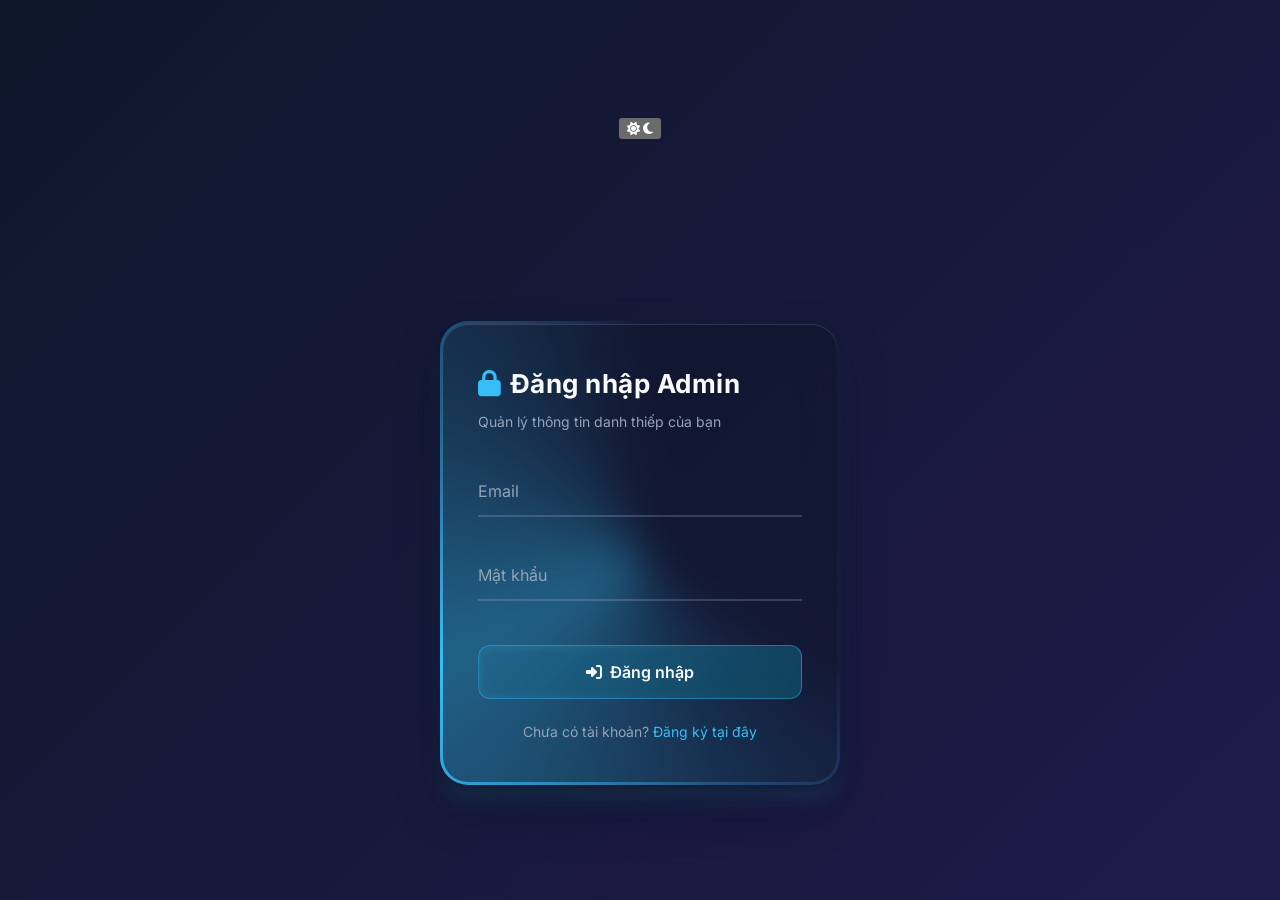
==== commit 9d720a1b: "Add files via upload" ====
--- a/admin.html
+++ b/admin.html
@@ -4,19 +4,25 @@
     <meta charset="UTF-8">
     <meta name="viewport" content="width=device-width, initial-scale=1.0">
     <title>Admin Panel - Digital Business Card</title>
-    <script src="assets/tailwindcss.js"></script>
     <link rel="stylesheet" href="assets/fontawesome.min.css">
     <link rel="stylesheet" href="assets/inter.css">
     <!-- Firebase SDK -->
     <script src="assets/firebase-app-compat.js"></script>
     <script src="assets/firebase-database-compat.js"></script>
     <script src="assets/firebase-auth-compat.js"></script>
+    <!-- Chế độ sáng/tối: nạp sớm để không bị nháy màu -->
+    <script src="assets/ui-mode.js"></script>
     <!-- Phong cách Ultimate UI 3-in-1 (Neo-Glass + Floating Label + Liquid Gradient) -->
     <link rel="stylesheet" href="assets/ultimate-ui.css">
     <style>
         /* Bố cục riêng của trang admin. Màu sắc/hiệu ứng lõi nằm trong assets/ultimate-ui.css */
-        .admin-shell { width: min(100%, 720px); display: grid; justify-items: center; gap: 16px; }
-        .admin-shell > .ui-container { max-width: 100%; }
+        .admin-shell {
+            width: min(100%, 720px); max-width: 100%; min-width: 0;
+            display: grid; grid-template-columns: minmax(0, 1fr);   /* không để nội dung đẩy rộng quá màn hình */
+            justify-items: center; gap: 16px;
+        }
+        .admin-shell > .ui-container { max-width: 100%; min-width: 0; }
+        .tabs { min-width: 0; max-width: 100%; }
         .admin-shell > .error-message { width: min(100%, 420px); }
         .admin-panel { display: none; }              /* JS bật bằng style.display = 'block' */
 
@@ -26,7 +32,7 @@
         .switch-line { margin: 22px 0 0; text-align: center; }
         .ui-btn--danger { color: var(--ui-danger); border-color: color-mix(in srgb, var(--ui-danger) 45%, transparent); }
         .ui-btn--danger:hover {
-            background: var(--ui-danger); color: #0f172a; border-color: transparent;
+            background: var(--ui-danger); color: var(--ui-on-glow); border-color: transparent;
             box-shadow: 0 0 20px color-mix(in srgb, var(--ui-danger) 55%, transparent);
         }
         button.ui-btn--danger:hover { background: var(--ui-danger); }
@@ -39,7 +45,7 @@
         .error-message {
             color: var(--ui-danger);
             border: 1px solid color-mix(in srgb, var(--ui-danger) 45%, transparent);
-            background: color-mix(in srgb, var(--ui-danger) 10%, rgb(15 23 42 / .85));
+            background: color-mix(in srgb, var(--ui-danger) 10%, var(--ui-popover-bg));
         }
         .success-message {
             color: var(--ui-success);
@@ -53,8 +59,8 @@
         .profile-preview {
             display: flex; align-items: center; gap: 16px; margin-bottom: 24px; padding: 14px 16px;
             border-radius: 16px;
-            background: rgb(255 255 255 / .04);
-            border: 1px solid rgb(255 255 255 / .08);
+            background: var(--ui-surface);
+            border: 1px solid var(--ui-border);
         }
         .profile-preview img {
             flex: 0 0 76px; width: 76px; height: 76px; border-radius: 50%; object-fit: cover; margin: 0;
@@ -69,7 +75,7 @@
 
         /* Tab: gạch chân sáng theo màu theme */
         .tabs {
-            display: flex; gap: 6px; margin-bottom: 30px; overflow-x: auto;
+            min-width: 0; display: flex; gap: 6px; margin-bottom: 30px; overflow-x: auto;
             border-bottom: 2px solid var(--ui-line);
             overscroll-behavior-x: contain; scrollbar-width: thin; -webkit-overflow-scrolling: touch;
         }
@@ -106,8 +112,8 @@
         .theme-options { display: grid; gap: 12px; }
         .theme-option {
             display: flex; align-items: center; gap: 12px; padding: 14px; cursor: pointer;
-            border: 1px solid rgb(255 255 255 / .10); border-radius: 16px;
-            background: rgb(255 255 255 / .04);
+            border: 1px solid var(--ui-border); border-radius: 16px;
+            background: var(--ui-surface);
             transition: border-color .2s ease, background-color .2s ease, box-shadow .2s ease;
         }
         .theme-option input { accent-color: var(--ui-glow); }
@@ -123,12 +129,12 @@
         .theme-swatch.ocean        { background: linear-gradient(135deg, rgb(52 211 153), rgb(4 120 87)); }
 
         /* Thanh hành động */
-        .action-buttons { display: grid; grid-template-columns: minmax(0, 1fr) minmax(110px, .42fr); gap: 10px; margin-top: 22px; }
-        .action-buttons .ui-btn { margin: 0; }
+        .action-buttons { display: grid; grid-template-columns: minmax(0, 2.5fr) minmax(0, 1fr); gap: 10px; margin-top: 22px; }   /* Cập nhật : Đăng xuất = 2.5 : 1 */
+        .action-buttons .ui-btn { margin: 0; padding-inline: 10px; white-space: nowrap; }
         @media (min-width: 641px) {
             .action-buttons {
                 position: sticky; bottom: 16px; z-index: 5; padding-top: 14px;
-                background: linear-gradient(to top, rgb(15 23 42 / .55), transparent);
+                background: linear-gradient(to top, color-mix(in srgb, var(--ui-bg-1) 70%, transparent), transparent);
             }
         }
 
@@ -140,23 +146,33 @@
             .profile-preview > i { font-size: 34px; line-height: 64px; }
             .profile-preview #previewName { font-size: 15px; }
             .profile-preview #previewPhone { font-size: 12px; }
-            .tabs { margin: 0 -4px 26px; padding: 0 4px; }
-            .tab-btn { min-width: 92px; min-height: 44px; padding: 9px 10px; font-size: 12px; }
+            .tabs { margin: 0 0 26px; }
+            .tab-btn { flex: 1 1 auto; min-width: 0; min-height: 44px; padding: 9px 6px; font-size: 12px; }
+            .tab-btn i { display: none; }               /* nhường chỗ để cả 4 tab hiện đủ */
             .theme-option { min-width: 0; padding: 12px 10px; }
-            .action-buttons { grid-template-columns: 1fr 108px; gap: 8px; margin-top: 18px; }
-            .action-buttons .ui-btn { padding: 11px 8px; font-size: 13px; }
+            .action-buttons { grid-template-columns: minmax(0, 2fr) minmax(0, 1fr); gap: 8px; margin-top: 18px; }   /* 2 : 1 */
+            .action-buttons .ui-btn { padding: 11px 6px; font-size: 13px; }
+            .action-buttons .ui-btn i { margin-right: 6px; }
         }
         @media (prefers-reduced-motion: reduce) {
             .tab-btn, .file-picker, .theme-option { transition: none; }
         }
     </style>
 </head>
-<body class="ui-page">
+<body class="ui-page ui-page--topbar">
+    <!-- Góc phải: sáng/tối (logic ở assets/ui-mode.js, dùng chung với index.html) -->
+    <div class="ui-topbar">
+        <button type="button" class="ui-mode-toggle" data-mode-toggle aria-pressed="true" title="Chuyển sang giao diện sáng" aria-label="Chuyển sang giao diện sáng">
+            <i class="fas fa-sun" aria-hidden="true"></i>
+            <i class="fas fa-moon" aria-hidden="true"></i>
+        </button>
+    </div>
+
     <div class="admin-shell">
         <div id="firebaseConfigError" class="error-message" style="display: none;"></div>
 
         <!-- Đăng nhập -->
-        <div id="authForm" class="ui-container auth-form">
+        <div id="authForm" class="ui-container">
             <div class="ui-card">
                 <h1 class="ui-title"><i class="fas fa-lock"></i>Đăng nhập Admin</h1>
                 <p class="ui-subtitle">Quản lý thông tin danh thiếp của bạn</p>
@@ -230,16 +246,16 @@
 
                 <!-- Tabs -->
                 <div class="tabs">
-                    <button type="button" class="tab-btn active" onclick="switchTab('personal')">
+                    <button type="button" class="tab-btn active" onclick="switchTab('personal', this)">
                         <i class="fas fa-user"></i>Thông tin
                     </button>
-                    <button type="button" class="tab-btn" onclick="switchTab('social')">
+                    <button type="button" class="tab-btn" onclick="switchTab('social', this)">
                         <i class="fas fa-share-alt"></i>Mạng xã hội
                     </button>
-                    <button type="button" class="tab-btn" onclick="switchTab('image')">
+                    <button type="button" class="tab-btn" onclick="switchTab('image', this)">
                         <i class="fas fa-image"></i>Ảnh đại diện
                     </button>
-                    <button type="button" class="tab-btn" onclick="switchTab('theme')">
+                    <button type="button" class="tab-btn" onclick="switchTab('theme', this)">
                         <i class="fas fa-palette"></i>Giao diện
                     </button>
                 </div>
@@ -607,7 +623,7 @@
                 try { result = JSON.parse(xhr.responseText || '{}'); } catch (error) {}
                 if (xhr.status >= 200 && xhr.status < 300 && result.secure_url) {
                     document.getElementById('profileImage').value = result.secure_url;
-                    setUploadStatus('Đã tải ảnh thành công. Bấm “Cập nhật thông tin” để lưu.');
+                    setUploadStatus('Đã tải ảnh thành công. Bấm “Cập nhật” để lưu.');
                 } else {
                     setUploadStatus(`Cloudinary từ chối ảnh: ${result.error?.message || `HTTP ${xhr.status}`}`, true);
                 }
@@ -620,14 +636,14 @@
         }
 
         // Tab switching
-        function switchTab(tab) {
+        function switchTab(tab, button) {
             // Hide all tabs
             document.querySelectorAll('.tab-content').forEach(el => el.classList.remove('active'));
             document.querySelectorAll('.tab-btn').forEach(el => el.classList.remove('active'));
 
             // Show selected tab
             document.getElementById(tab + 'Tab').classList.add('active');
-            event.target.classList.add('active');
+            button?.classList.add('active');
         }
 
         // Show/Hide forms
@@ -662,7 +678,7 @@
 
         // Allow Enter key for login
         document.addEventListener('keypress', (e) => {
-            if (e.key === 'Enter') {
+            if (e.key === 'Enter' && !e.target.closest('button, a')) {
                 if (document.getElementById('authForm').style.display !== 'none') {
                     login();
                 } else if (document.getElementById('signupForm').style.display !== 'none') {
--- a/assets/ultimate-ui.css
+++ b/assets/ultimate-ui.css
@@ -0,0 +1,284 @@
+/* ==========================================================================
+   ultimate-ui-3in1  —  Neo-Glass & Border Glow
+                      + Floating Label & Underline Sleek
+                      + Liquid Gradient & Soft Shadow
+   Tiền tố class: ui-   |   Đổi màu chủ đạo chỉ cần sửa --ui-glow-rgb
+   ========================================================================== */
+
+@property --ui-angle {
+  syntax: '<angle>';
+  initial-value: 0deg;
+  inherits: false;
+}
+
+/* 1. TOKENS ---------------------------------------------------------------- */
+:root {
+  --ui-glow-rgb: 56 189 248;          /* Sky Blue — xem preset trong SKILL.md */
+  --ui-glow-deep-rgb: 14 116 144;     /* tông đậm đi kèm, dùng cho nút */
+  --ui-glow: rgb(var(--ui-glow-rgb));
+
+  --ui-bg-1: #0f172a;
+  --ui-bg-2: #1e1b4b;
+  --ui-bg-3: #2e1065;
+
+  --ui-glass-bg: rgb(15 23 42 / 0.55);
+  --ui-text: #f8fafc;
+  --ui-text-sub: #94a3b8;
+  --ui-line: rgb(148 163 184 / 0.3);
+  --ui-danger: #fb7185;
+  --ui-success: #34d399;
+
+  --ui-ring: 3px;                     /* độ dày Border Glow */
+  --ui-radius: 28px;                  /* bo góc ngoài */
+  --ui-radius-ctl: 12px;              /* bo góc nút / alert */
+  --ui-font: 'Segoe UI', system-ui, -apple-system, Roboto, 'Helvetica Neue', Arial, sans-serif;
+}
+
+/* 2. LIQUID GRADIENT — nền trang ------------------------------------------- */
+.ui-page {
+  margin: 0;
+  min-height: 100vh;
+  min-height: 100dvh;
+  display: grid;
+  place-items: center;
+  padding: 24px;
+  box-sizing: border-box;
+  overflow-x: hidden;                 /* KHÔNG dùng overflow:hidden — chặn cuộn trên mobile */
+  font-family: var(--ui-font);
+  line-height: 1.5;                   /* đủ chỗ cho dấu tiếng Việt */
+  color: var(--ui-text);
+  background: linear-gradient(135deg, var(--ui-bg-1), var(--ui-bg-2), var(--ui-bg-3), var(--ui-bg-1));
+  background-size: 300% 300%;
+  animation: ui-liquid 15s ease infinite;
+}
+
+@keyframes ui-liquid {
+  0%   { background-position: 0% 50%; }
+  50%  { background-position: 100% 50%; }
+  100% { background-position: 0% 50%; }
+}
+
+/* 3. NEO-GLASS + BORDER GLOW ------------------------------------------------ */
+.ui-container {
+  position: relative;
+  width: min(100%, 400px);
+  box-sizing: border-box;
+  padding: var(--ui-ring);
+  border-radius: var(--ui-radius);
+  /* Vòng sáng quay quanh viền (hiện trong phần padding, thẻ kính che phần giữa) */
+  background: conic-gradient(from var(--ui-angle), transparent, transparent, var(--ui-glow), transparent);
+  animation: ui-spin 5s linear infinite;
+  /* Soft Shadow đa tầng */
+  box-shadow:
+    0 4px 6px -1px rgb(0 0 0 / 0.2),
+    0 20px 25px -5px rgb(var(--ui-glow-rgb) / 0.15),
+    0 25px 50px -12px rgb(0 0 0 / 0.5);
+}
+.ui-container--wide { width: min(100%, 720px); }
+
+@keyframes ui-spin { to { --ui-angle: 360deg; } }
+
+.ui-card {
+  position: relative;
+  z-index: 1;
+  padding: 40px 35px;
+  border-radius: calc(var(--ui-radius) - var(--ui-ring));
+  background: var(--ui-glass-bg);
+  -webkit-backdrop-filter: blur(20px);
+  backdrop-filter: blur(20px);
+  box-shadow: inset 0 1px 1px rgb(255 255 255 / 0.15);   /* cạnh kính phản chiếu */
+}
+/* Thẻ kính phụ (không viền sáng) — dùng cho khối thứ 2, 3 trên cùng trang */
+.ui-card--flat {
+  border-radius: var(--ui-radius);
+  border: 1px solid rgb(255 255 255 / 0.08);
+  box-shadow: inset 0 1px 1px rgb(255 255 255 / 0.12), 0 20px 40px -12px rgb(0 0 0 / 0.45);
+}
+@media (max-width: 420px) { .ui-card { padding: 32px 24px; } }
+
+.ui-title    { margin: 0 0 8px; color: var(--ui-text); font-size: 26px; font-weight: 700; letter-spacing: .5px; }
+.ui-subtitle { margin: 0 0 35px; color: var(--ui-text-sub); font-size: 14px; }
+
+/* 4. FLOATING LABEL + UNDERLINE SLEEK --------------------------------------
+   Bắt buộc: <input class="ui-input" placeholder=" "> rồi mới tới <label class="ui-label">
+   .ui-field phải có margin-bottom ≥ 34px (chỗ cho .ui-msg và nhãn bay của ô kế tiếp) */
+.ui-field { position: relative; width: 100%; margin-bottom: 34px; }
+
+.ui-input,
+.ui-textarea,
+.ui-select {
+  width: 100%;
+  box-sizing: border-box;
+  padding: 12px 0;
+  font: inherit;
+  font-size: 16px;                    /* ≥16px để iOS không tự zoom */
+  color: var(--ui-text);
+  background: transparent;
+  border: none;
+  border-bottom: 2px solid var(--ui-line);
+  border-radius: 0;
+  outline: none;
+  transition: border-color .3s ease;
+}
+.ui-textarea { min-height: 96px; resize: vertical; }
+
+.ui-label {
+  position: absolute;
+  left: 0;
+  top: 12px;
+  font-size: 16px;
+  color: var(--ui-text-sub);
+  pointer-events: none;
+  transition: all .3s cubic-bezier(.4, 0, .2, 1);
+}
+
+/* Gạch chân Sleek: mở từ tâm ra hai bên */
+.ui-field::after {
+  content: "";
+  position: absolute;
+  left: 50%;
+  bottom: 0;
+  width: 0;
+  height: 2px;
+  background: var(--ui-glow);
+  transition: width .3s ease, left .3s ease;
+}
+.ui-field:focus-within::after { width: 100%; left: 0; }
+.ui-input:focus, .ui-textarea:focus, .ui-select:focus { border-bottom-color: transparent; }
+
+/* Nhãn bay lên */
+.ui-input:focus ~ .ui-label,
+.ui-input:not(:placeholder-shown) ~ .ui-label,
+.ui-input:-webkit-autofill ~ .ui-label,
+.ui-textarea:focus ~ .ui-label,
+.ui-textarea:not(:placeholder-shown) ~ .ui-label {
+  top: -10px;
+  font-size: 12px;
+  font-weight: 600;
+  color: var(--ui-glow);
+}
+
+/* <select> và các input date/time/file: nhãn luôn ở trên */
+.ui-select ~ .ui-label,
+.ui-field--static .ui-label { top: -10px; font-size: 12px; font-weight: 600; }
+.ui-select:focus ~ .ui-label,
+.ui-field--static:focus-within .ui-label { color: var(--ui-glow); }
+
+.ui-select {
+  -webkit-appearance: none;
+  appearance: none;
+  padding-right: 28px;
+  cursor: pointer;
+  background-image: url("data:image/svg+xml,%3Csvg xmlns='http://www.w3.org/2000/svg' width='12' height='8' fill='none' stroke='%2394a3b8' stroke-width='2' stroke-linecap='round' stroke-linejoin='round'%3E%3Cpath d='M1 1.5l5 5 5-5'/%3E%3C/svg%3E");
+  background-repeat: no-repeat;
+  background-position: right 4px center;
+}
+.ui-select option { background: #0f172a; color: var(--ui-text); }
+
+/* Autofill của trình duyệt không được phá nền kính */
+.ui-input:-webkit-autofill {
+  -webkit-text-fill-color: var(--ui-text);
+  caret-color: var(--ui-text);
+  transition: background-color 9999s ease-in-out 0s;
+}
+
+/* Thông báo dưới ô nhập + trạng thái lỗi/thành công */
+.ui-msg { position: absolute; left: 0; top: 100%; margin-top: 2px; font-size: 12px; line-height: 1.3; color: var(--ui-text-sub); }
+.ui-field:has(.ui-msg) { margin-bottom: 42px; }   /* chừa chỗ cho thông báo */
+.ui-field.is-invalid .ui-input,
+.ui-field.is-invalid .ui-textarea,
+.ui-field.is-invalid .ui-select { border-bottom-color: var(--ui-danger); }
+.ui-field.is-invalid::after { width: 100%; left: 0; background: var(--ui-danger); }
+.ui-field.is-invalid .ui-label,
+.ui-field.is-invalid .ui-msg { color: var(--ui-danger); }
+.ui-field.is-valid::after { width: 100%; left: 0; background: var(--ui-success); }
+.ui-field.is-valid .ui-msg { color: var(--ui-success); }
+
+/* 5. NÚT, LIÊN KẾT, THÀNH PHẦN PHỤ ------------------------------------------ */
+.ui-btn {
+  width: 100%;
+  margin-top: 10px;
+  padding: 14px;
+  font: inherit;
+  font-size: 16px;
+  font-weight: 600;
+  color: var(--ui-text);
+  cursor: pointer;
+  background: linear-gradient(135deg, rgb(var(--ui-glow-rgb) / .35), rgb(var(--ui-glow-deep-rgb) / .45));
+  border: 1px solid rgb(var(--ui-glow-rgb) / .4);
+  border-radius: var(--ui-radius-ctl);
+  -webkit-backdrop-filter: blur(5px);
+  backdrop-filter: blur(5px);
+  transition: background .3s ease, color .3s ease, box-shadow .3s ease, border-color .3s ease, transform .1s ease;
+}
+.ui-btn:hover {
+  background: var(--ui-glow);
+  color: #0f172a;
+  border-color: transparent;
+  box-shadow: 0 0 20px rgb(var(--ui-glow-rgb) / .6);
+}
+.ui-btn:active { transform: translateY(1px); }
+.ui-btn:focus-visible { outline: 2px solid var(--ui-glow); outline-offset: 3px; }
+.ui-btn:disabled { opacity: .5; cursor: not-allowed; box-shadow: none; }
+.ui-btn--auto { width: auto; padding: 12px 24px; }
+.ui-btn--ghost { background: transparent; border-color: var(--ui-line); }
+
+.ui-link { color: var(--ui-glow); text-decoration: none; }
+.ui-link:hover { text-decoration: underline; }
+.ui-link:focus-visible { outline: 2px solid var(--ui-glow); outline-offset: 2px; border-radius: 4px; }
+
+.ui-check { display: flex; align-items: center; gap: 10px; margin-bottom: 20px; font-size: 14px; color: var(--ui-text-sub); cursor: pointer; }
+.ui-check input { width: 18px; height: 18px; accent-color: var(--ui-glow); }
+
+.ui-alert {
+  margin-bottom: 20px;
+  padding: 12px 14px;
+  font-size: 14px;
+  border-radius: var(--ui-radius-ctl);
+  border: 1px solid rgb(var(--ui-glow-rgb) / .35);
+  background: rgb(var(--ui-glow-rgb) / .1);
+}
+.ui-alert--danger { color: var(--ui-danger); border-color: rgb(251 113 133 / .4); background: rgb(251 113 133 / .1); }
+
+/* 6. DỰ PHÒNG & TRUY CẬP ---------------------------------------------------- */
+@supports not ((backdrop-filter: blur(1px)) or (-webkit-backdrop-filter: blur(1px))) {
+  .ui-card { background: rgb(15 23 42 / .88); }
+}
+@media (prefers-reduced-motion: reduce) {
+  .ui-page, .ui-container { animation: none; }
+  .ui-label, .ui-field::after, .ui-btn { transition: none; }
+}
+
+/* 7. TÙY BIẾN CHO DỰ ÁN digital-business-card --------------------------------
+   Phần lõi ở trên giữ nguyên theo skill; chỉ thêm các điểm riêng của dự án. */
+
+/* Font của dự án (đã có sẵn trong assets/inter.css, hỗ trợ tiếng Việt) */
+:root {
+  --ui-font: 'Inter', 'Segoe UI', system-ui, -apple-system, Roboto, 'Helvetica Neue', Arial, sans-serif;
+  color-scheme: dark;                 /* thanh cuộn, control gốc của trình duyệt cũng tối */
+}
+
+/* Theme danh thiếp: JS thêm class theme-creative / theme-ocean lên <body>.
+   Phải khai báo lại --ui-glow vì biến này đã được tính sẵn ở :root. */
+body.theme-creative {
+  --ui-glow-rgb: 251 113 133;         /* preset Rose */
+  --ui-glow-deep-rgb: 159 18 57;
+  --ui-glow: rgb(var(--ui-glow-rgb));
+  --ui-bg-2: #3f0a1c;
+  --ui-bg-3: #4a0d24;
+}
+body.theme-ocean {
+  --ui-glow-rgb: 52 211 153;          /* preset Emerald */
+  --ui-glow-deep-rgb: 4 120 87;
+  --ui-glow: rgb(var(--ui-glow-rgb));
+  --ui-bg-2: #042f2e;
+  --ui-bg-3: #053d33;
+}
+
+/* Tailwind v3.0 (preflight) đặt background-image:none cho button[type=...] và được nạp
+   SAU file này, nên nút mất màu gradient. Tăng độ ưu tiên bằng selector button.ui-btn. */
+button.ui-btn {
+  background: linear-gradient(135deg, rgb(var(--ui-glow-rgb) / .35), rgb(var(--ui-glow-deep-rgb) / .45));
+}
+button.ui-btn--ghost { background: transparent; }
+button.ui-btn:hover  { background: var(--ui-glow); }
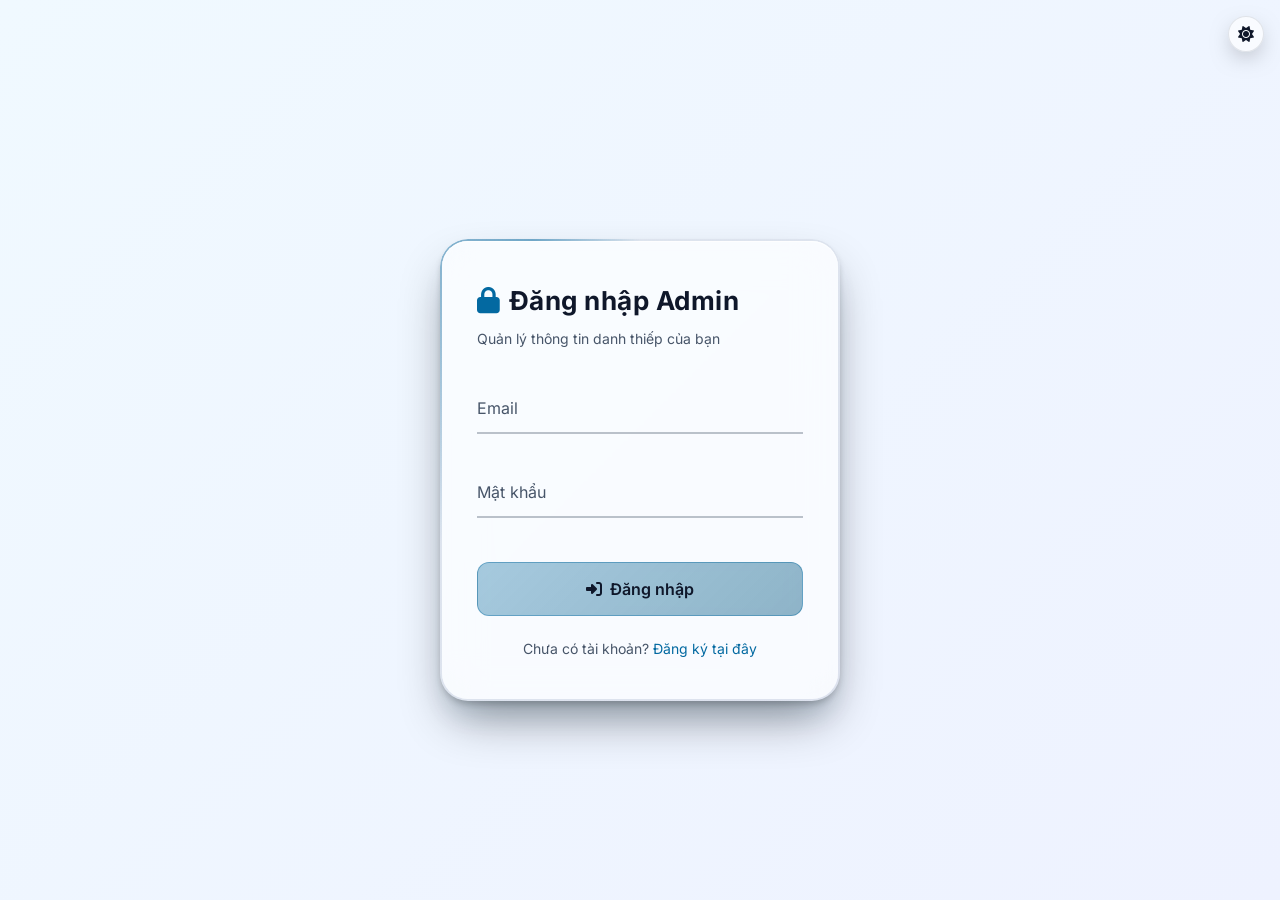
==== commit f696a9ed: "Add files via upload" ====
--- a/admin.html
+++ b/admin.html
@@ -12,6 +12,8 @@
     <script src="assets/firebase-auth-compat.js"></script>
     <!-- Chế độ sáng/tối: nạp sớm để không bị nháy màu -->
     <script src="assets/ui-mode.js"></script>
+    <!-- Chủ đề màu: nạp sớm, cùng lý do -->
+    <script src="assets/ui-theme.js"></script>
     <!-- Phong cách Ultimate UI 3-in-1 (Neo-Glass + Floating Label + Liquid Gradient) -->
     <link rel="stylesheet" href="assets/ultimate-ui.css">
     <style>
@@ -117,16 +119,17 @@
             transition: border-color .2s ease, background-color .2s ease, box-shadow .2s ease;
         }
         .theme-option input { accent-color: var(--ui-glow); }
-        .theme-option small { color: var(--ui-text-sub); }
+        .theme-option small { color: var(--ui-text-sub); text-wrap: balance; }   /* tránh ngắt chữ lẻ ở dòng cuối */
         .theme-option:hover { border-color: rgb(var(--ui-glow-rgb) / .45); }
         .theme-option.selected {
             border-color: var(--ui-glow); background: rgb(var(--ui-glow-rgb) / .10);
             box-shadow: 0 0 20px -4px rgb(var(--ui-glow-rgb) / .45);
         }
         .theme-swatch { width: 42px; height: 42px; border-radius: 10px; flex: 0 0 auto; }
-        .theme-swatch.professional { background: linear-gradient(135deg, rgb(56 189 248), rgb(14 116 144)); }
-        .theme-swatch.creative     { background: linear-gradient(135deg, rgb(251 113 133), rgb(159 18 57)); }
-        .theme-swatch.ocean        { background: linear-gradient(135deg, rgb(52 211 153), rgb(4 120 87)); }
+        .theme-swatch.nordic    { background: linear-gradient(135deg, rgb(56 189 248), rgb(2 132 199)); }
+        .theme-swatch.champagne { background: linear-gradient(135deg, rgb(245 158 11), rgb(180 83 9)); }
+        .theme-swatch.emerald   { background: linear-gradient(135deg, rgb(16 185 129), rgb(4 120 87)); }
+        .theme-swatch.indigo    { background: linear-gradient(135deg, rgb(129 140 248), rgb(79 70 229)); }
 
         /* Thanh hành động */
         .action-buttons { display: grid; grid-template-columns: minmax(0, 2.5fr) minmax(0, 1fr); gap: 10px; margin-top: 22px; }   /* Cập nhật : Đăng xuất = 2.5 : 1 */
@@ -318,20 +321,25 @@
                 <div id="themeTab" class="tab-content">
                     <p class="field-caption">Chọn giao diện danh thiếp</p>
                     <div class="theme-options">
-                        <label class="theme-option" data-theme-option="professional">
-                            <input type="radio" name="theme" value="professional" onchange="selectTheme('professional')">
-                            <span class="theme-swatch professional"></span>
-                            <span><strong>Professional</strong><br><small>Xanh trời lịch lãm</small></span>
+                        <label class="theme-option" data-theme-option="nordic">
+                            <input type="radio" name="theme" value="nordic" onchange="selectTheme('nordic')">
+                            <span class="theme-swatch nordic"></span>
+                            <span><strong>Nordic Cobalt</strong><br><small>Xanh thép Bắc Âu · chuẩn mực, tinh tế</small></span>
                         </label>
-                        <label class="theme-option" data-theme-option="creative">
-                            <input type="radio" name="theme" value="creative" onchange="selectTheme('creative')">
-                            <span class="theme-swatch creative"></span>
-                            <span><strong>Creative</strong><br><small>Hồng năng động</small></span>
+                        <label class="theme-option" data-theme-option="champagne">
+                            <input type="radio" name="theme" value="champagne" onchange="selectTheme('champagne')">
+                            <span class="theme-swatch champagne"></span>
+                            <span><strong>Obsidian &amp; Champagne</strong><br><small>Vàng champagne &amp; than chì · sang trọng</small></span>
                         </label>
-                        <label class="theme-option" data-theme-option="ocean">
-                            <input type="radio" name="theme" value="ocean" onchange="selectTheme('ocean')">
-                            <span class="theme-swatch ocean"></span>
-                            <span><strong>Ocean</strong><br><small>Xanh ngọc hiện đại</small></span>
+                        <label class="theme-option" data-theme-option="emerald">
+                            <input type="radio" name="theme" value="emerald" onchange="selectTheme('emerald')">
+                            <span class="theme-swatch emerald"></span>
+                            <span><strong>Emerald Graphite</strong><br><small>Xanh ngọc lục bảo &amp; xám khói · hiện đại</small></span>
+                        </label>
+                        <label class="theme-option" data-theme-option="indigo">
+                            <input type="radio" name="theme" value="indigo" onchange="selectTheme('indigo')">
+                            <span class="theme-swatch indigo"></span>
+                            <span><strong>Royal Indigo &amp; Pearl</strong><br><small>Tím chàm &amp; trắng ngọc trai · sáng tạo</small></span>
                         </label>
                     </div>
                 </div>
@@ -472,14 +480,10 @@
             });
         }
 
-        const VALID_THEMES = ['professional', 'creative', 'ocean'];
-        let selectedTheme = localStorage.getItem('cardTheme') || 'professional';
+        let selectedTheme = UITheme.saved();
 
         function applyAdminTheme(theme) {
-            selectedTheme = VALID_THEMES.includes(theme) ? theme : 'professional';
-            document.body.classList.remove(...VALID_THEMES.map(name => `theme-${name}`));
-            if (selectedTheme !== 'professional') document.body.classList.add(`theme-${selectedTheme}`);
-            localStorage.setItem('cardTheme', selectedTheme);
+            selectedTheme = UITheme.apply(theme);   // đổi màu ngay (xem trước) + chuẩn hoá tên chủ đề cũ
             document.querySelectorAll('[data-theme-option]').forEach(option => option.classList.toggle('selected', option.dataset.themeOption === selectedTheme));
             const radio = document.querySelector(`input[name="theme"][value="${selectedTheme}"]`);
             if (radio) radio.checked = true;
--- a/assets/ultimate-ui.css
+++ b/assets/ultimate-ui.css
@@ -11,6 +11,15 @@
   inherits: false;
 }
 
+/* 0. RESET TỐI THIỂU ---------------------------------------------------------- */
+*, *::before, *::after { box-sizing: border-box; }
+h1, h2, h3, p { margin: 0; }
+img { max-width: 100%; }
+a { color: inherit; text-decoration: none; }
+button { padding: 0; font: inherit; color: inherit; cursor: pointer; background: none; border: 0; }
+input, textarea, select { margin: 0; font: inherit; color: inherit; }
+textarea { resize: vertical; }
+
 /* 1. TOKENS ---------------------------------------------------------------- */
 :root {
   --ui-glow-rgb: 56 189 248;          /* Sky Blue — xem preset trong SKILL.md */
@@ -28,10 +37,20 @@
   --ui-danger: #fb7185;
   --ui-success: #34d399;
 
-  --ui-ring: 3px;                     /* độ dày Border Glow */
+  --ui-ring: 2px;                     /* độ dày viền chạy */
+  --ui-ring-speed: 16s;               /* thời gian một vòng quay (tăng = chậm hơn) */
+  --ui-ring-alpha: .5;                /* độ sáng của vệt chạy (0 = tắt, 1 = rất gắt) */
+  --ui-ring-base: rgb(255 255 255 / .07);   /* vòng viền tĩnh mờ nằm dưới vệt chạy */
+
+  /* Bề mặt phụ: đổi theo chế độ sáng/tối, dùng cho hàng, panel, popup */
+  --ui-surface: rgb(255 255 255 / .04);
+  --ui-border: rgb(255 255 255 / .08);
+  --ui-popover-bg: rgb(15 23 42 / .92);
+  --ui-on-glow: #0f172a;              /* màu chữ đặt trên nền glow (nút khi hover) */
   --ui-radius: 28px;                  /* bo góc ngoài */
   --ui-radius-ctl: 12px;              /* bo góc nút / alert */
-  --ui-font: 'Segoe UI', system-ui, -apple-system, Roboto, 'Helvetica Neue', Arial, sans-serif;
+  --ui-font: 'Inter', 'Segoe UI', system-ui, -apple-system, Roboto, 'Helvetica Neue', Arial, sans-serif;
+  color-scheme: dark;
 }
 
 /* 2. LIQUID GRADIENT — nền trang ------------------------------------------- */
@@ -40,6 +59,7 @@
   min-height: 100vh;
   min-height: 100dvh;
   display: grid;
+  grid-template-columns: minmax(0, 1fr);   /* cột co được; thiếu dòng này nội dung rộng sẽ đẩy thẻ tràn ra ngoài */
   place-items: center;
   padding: 24px;
   box-sizing: border-box;
@@ -65,14 +85,30 @@
   box-sizing: border-box;
   padding: var(--ui-ring);
   border-radius: var(--ui-radius);
-  /* Vòng sáng quay quanh viền (hiện trong phần padding, thẻ kính che phần giữa) */
-  background: conic-gradient(from var(--ui-angle), transparent, transparent, var(--ui-glow), transparent);
-  animation: ui-spin 5s linear infinite;
   /* Soft Shadow đa tầng */
   box-shadow:
-    0 4px 6px -1px rgb(0 0 0 / 0.2),
-    0 20px 25px -5px rgb(var(--ui-glow-rgb) / 0.15),
-    0 25px 50px -12px rgb(0 0 0 / 0.5);
+    0 4px 6px -1px rgb(0 0 0 / 0.18),
+    0 20px 25px -5px rgb(var(--ui-glow-rgb) / 0.08),
+    0 25px 50px -12px rgb(0 0 0 / 0.45);
+}
+/* Viền chạy: vệt sáng mờ dần (như sao chổi) quay quanh một vòng viền tĩnh.
+   Dùng mask để chỉ tô đúng phần viền; bản cũ tô cả khối nên ánh sáng lọt qua thẻ kính. */
+.ui-container::before {
+  content: "";
+  position: absolute;
+  inset: 0;
+  padding: var(--ui-ring);
+  border-radius: inherit;
+  pointer-events: none;
+  background:
+    conic-gradient(from var(--ui-angle), transparent 0deg, transparent 250deg,
+                   rgb(var(--ui-glow-rgb) / var(--ui-ring-alpha)) 335deg, transparent 360deg),
+    linear-gradient(var(--ui-ring-base), var(--ui-ring-base));
+  -webkit-mask: linear-gradient(#000 0 0) content-box, linear-gradient(#000 0 0);
+          mask: linear-gradient(#000 0 0) content-box, linear-gradient(#000 0 0);
+  -webkit-mask-composite: xor;
+          mask-composite: exclude;
+  animation: ui-spin var(--ui-ring-speed) linear infinite;
 }
 .ui-container--wide { width: min(100%, 720px); }
 
@@ -128,6 +164,10 @@
   top: 12px;
   font-size: 16px;
   color: var(--ui-text-sub);
+  max-width: 100%;
+  overflow: hidden;
+  white-space: nowrap;
+  text-overflow: ellipsis;
   pointer-events: none;
   transition: all .3s cubic-bezier(.4, 0, .2, 1);
 }
@@ -213,9 +253,9 @@
 }
 .ui-btn:hover {
   background: var(--ui-glow);
-  color: #0f172a;
+  color: var(--ui-on-glow);
   border-color: transparent;
-  box-shadow: 0 0 20px rgb(var(--ui-glow-rgb) / .6);
+  box-shadow: 0 0 20px rgb(var(--ui-glow-rgb) / .45);
 }
 .ui-btn:active { transform: translateY(1px); }
 .ui-btn:focus-visible { outline: 2px solid var(--ui-glow); outline-offset: 3px; }
@@ -245,40 +285,138 @@
   .ui-card { background: rgb(15 23 42 / .88); }
 }
 @media (prefers-reduced-motion: reduce) {
-  .ui-page, .ui-container { animation: none; }
+  .ui-page, .ui-container::before { animation: none; }
   .ui-label, .ui-field::after, .ui-btn { transition: none; }
 }
 
-/* 7. TÙY BIẾN CHO DỰ ÁN digital-business-card --------------------------------
-   Phần lõi ở trên giữ nguyên theo skill; chỉ thêm các điểm riêng của dự án. */
-
-/* Font của dự án (đã có sẵn trong assets/inter.css, hỗ trợ tiếng Việt) */
-:root {
-  --ui-font: 'Inter', 'Segoe UI', system-ui, -apple-system, Roboto, 'Helvetica Neue', Arial, sans-serif;
-  color-scheme: dark;                 /* thanh cuộn, control gốc của trình duyệt cũng tối */
-}
-
-/* Theme danh thiếp: JS thêm class theme-creative / theme-ocean lên <body>.
-   Phải khai báo lại --ui-glow vì biến này đã được tính sẵn ở :root. */
+/* 7. THÀNH PHẦN MỞ RỘNG ------------------------------------------------------ */
+
+/* Dấu * cho ô bắt buộc: thêm class ui-field--required, không cần gõ * vào nhãn */
+.ui-field--required .ui-label::after { content: " *"; color: var(--ui-glow); }
+
+/* Gợi ý nhập mẫu: hiện trong ô khi đang chọn ô còn trống, biến mất ngay khi bắt đầu gõ.
+   Đặt <span class="ui-hint"> SAU <label>. Nhãn bay lên trước, gợi ý hiện sau (delay). */
+.ui-hint {
+  position: absolute;
+  left: 0;
+  top: 12px;
+  max-width: 100%;
+  overflow: hidden;
+  white-space: nowrap;
+  text-overflow: ellipsis;
+  font-size: 16px;
+  color: var(--ui-text-sub);
+  opacity: 0;
+  pointer-events: none;
+  transition: opacity .25s ease;
+}
+.ui-input:focus:placeholder-shown ~ .ui-hint,
+.ui-textarea:focus:placeholder-shown ~ .ui-hint { opacity: .6; transition-delay: .12s; }
+
+/* Hai ô cùng một hàng, có vạch phân cách mảnh ở giữa. Dưới 340px tự xếp thành một cột. */
+.ui-row { position: relative; display: grid; grid-template-columns: 1fr 1fr; column-gap: 28px; }
+.ui-row::before {
+  content: "";
+  position: absolute;
+  left: 50%;
+  top: 8px;
+  bottom: 42px;
+  width: 1px;
+  background: var(--ui-line);
+  opacity: .6;
+}
+@media (max-width: 340px) {
+  .ui-row { grid-template-columns: 1fr; }
+  .ui-row::before { display: none; }
+}
+
+/* Thanh điều khiển góc phải + nút sáng/tối (logic nằm trong assets/ui-mode.js) */
+.ui-page--topbar { padding-top: 64px; }
+.ui-topbar { position: absolute; top: 16px; right: 16px; z-index: 1000;   /* absolute: cuộn theo trang, không che nội dung */ display: flex; align-items: center; gap: 8px; }
+.ui-mode-toggle {
+  display: inline-grid;
+  place-items: center;
+  width: 36px;
+  height: 36px;
+  padding: 0;
+  font: inherit;
+  color: var(--ui-text);
+  cursor: pointer;
+  background: var(--ui-glass-bg);
+  border: 1px solid var(--ui-border);
+  border-radius: 50%;
+  -webkit-backdrop-filter: blur(12px);
+  backdrop-filter: blur(12px);
+  box-shadow: 0 8px 24px -8px rgb(0 0 0 / .5);
+  transition: color .3s ease, transform .2s ease;
+}
+.ui-mode-toggle:hover { color: var(--ui-glow); transform: translateY(-1px); }
+.ui-mode-toggle:active { transform: scale(.94); }
+.ui-mode-toggle:focus-visible { outline: 2px solid var(--ui-glow); outline-offset: 3px; }
+.ui-mode-toggle .fa-sun { display: none; }                        /* biểu tượng thể hiện chế độ hiện tại */
+html[data-mode="light"] .ui-mode-toggle .fa-sun { display: inline-block; }
+html[data-mode="light"] .ui-mode-toggle .fa-moon { display: none; }
+
+@media (max-width: 640px) {
+  .ui-page { padding: 12px; }
+  .ui-page--topbar { padding: 64px 12px 16px; }
+}
+
+/* 8. THEME MÀU DANH THIẾP -----------------------------------------------------
+   JS thêm class theme-creative / theme-ocean lên <body>. Phải khai báo lại --ui-glow
+   vì biến này đã được tính sẵn ở :root. Mặc định (professional) = Sky. */
 body.theme-creative {
-  --ui-glow-rgb: 251 113 133;         /* preset Rose */
+  --ui-glow-rgb: 251 113 133;         /* Rose */
   --ui-glow-deep-rgb: 159 18 57;
   --ui-glow: rgb(var(--ui-glow-rgb));
   --ui-bg-2: #3f0a1c;
   --ui-bg-3: #4a0d24;
 }
 body.theme-ocean {
-  --ui-glow-rgb: 52 211 153;          /* preset Emerald */
+  --ui-glow-rgb: 52 211 153;          /* Emerald */
   --ui-glow-deep-rgb: 4 120 87;
   --ui-glow: rgb(var(--ui-glow-rgb));
   --ui-bg-2: #042f2e;
   --ui-bg-3: #053d33;
 }
 
-/* Tailwind v3.0 (preflight) đặt background-image:none cho button[type=...] và được nạp
-   SAU file này, nên nút mất màu gradient. Tăng độ ưu tiên bằng selector button.ui-btn. */
-button.ui-btn {
-  background: linear-gradient(135deg, rgb(var(--ui-glow-rgb) / .35), rgb(var(--ui-glow-deep-rgb) / .45));
-}
-button.ui-btn--ghost { background: transparent; }
-button.ui-btn:hover  { background: var(--ui-glow); }
+/* 9. CHẾ ĐỘ SÁNG ---------------------------------------------------------------
+   html[data-mode="light"] do ui-mode.js đặt. Màu glow chuyển sang tông đậm (700) để chữ
+   và gạch chân đủ tương phản trên nền sáng. Muốn đổi màu: sửa các cặp --ui-glow-rgb bên dưới. */
+html[data-mode="light"] {
+  color-scheme: light;
+  --ui-glow-rgb: 3 105 161;           /* Sky 700 */
+  --ui-glow-deep-rgb: 7 89 133;
+  --ui-glow: rgb(var(--ui-glow-rgb));
+  --ui-bg-1: #f0f9ff;
+  --ui-bg-2: #eef2ff;
+  --ui-bg-3: #f5f3ff;
+  --ui-glass-bg: rgb(255 255 255 / .62);
+  --ui-text: #0f172a;
+  --ui-text-sub: #475569;
+  --ui-line: rgb(71 85 105 / .35);
+  --ui-danger: #be123c;
+  --ui-success: #047857;
+  --ui-surface: rgb(255 255 255 / .55);
+  --ui-border: rgb(15 23 42 / .10);
+  --ui-popover-bg: rgb(255 255 255 / .94);
+  --ui-on-glow: #ffffff;
+  --ui-ring-base: rgb(15 23 42 / .08);
+}
+html[data-mode="light"] body.theme-creative {
+  --ui-glow-rgb: 190 18 60;           /* Rose 700 */
+  --ui-glow-deep-rgb: 136 19 55;
+  --ui-glow: rgb(var(--ui-glow-rgb));
+  --ui-bg-1: #fff7ed;
+  --ui-bg-2: #fff1f2;
+  --ui-bg-3: #fdf2f8;
+}
+html[data-mode="light"] body.theme-ocean {
+  --ui-glow-rgb: 4 120 87;            /* Emerald 700 */
+  --ui-glow-deep-rgb: 6 78 59;
+  --ui-glow: rgb(var(--ui-glow-rgb));
+  --ui-bg-1: #f0fdfa;
+  --ui-bg-2: #ecfdf5;
+  --ui-bg-3: #f0fdf4;
+}
+html[data-mode="light"] .ui-card { box-shadow: inset 0 1px 1px rgb(255 255 255 / .8); }
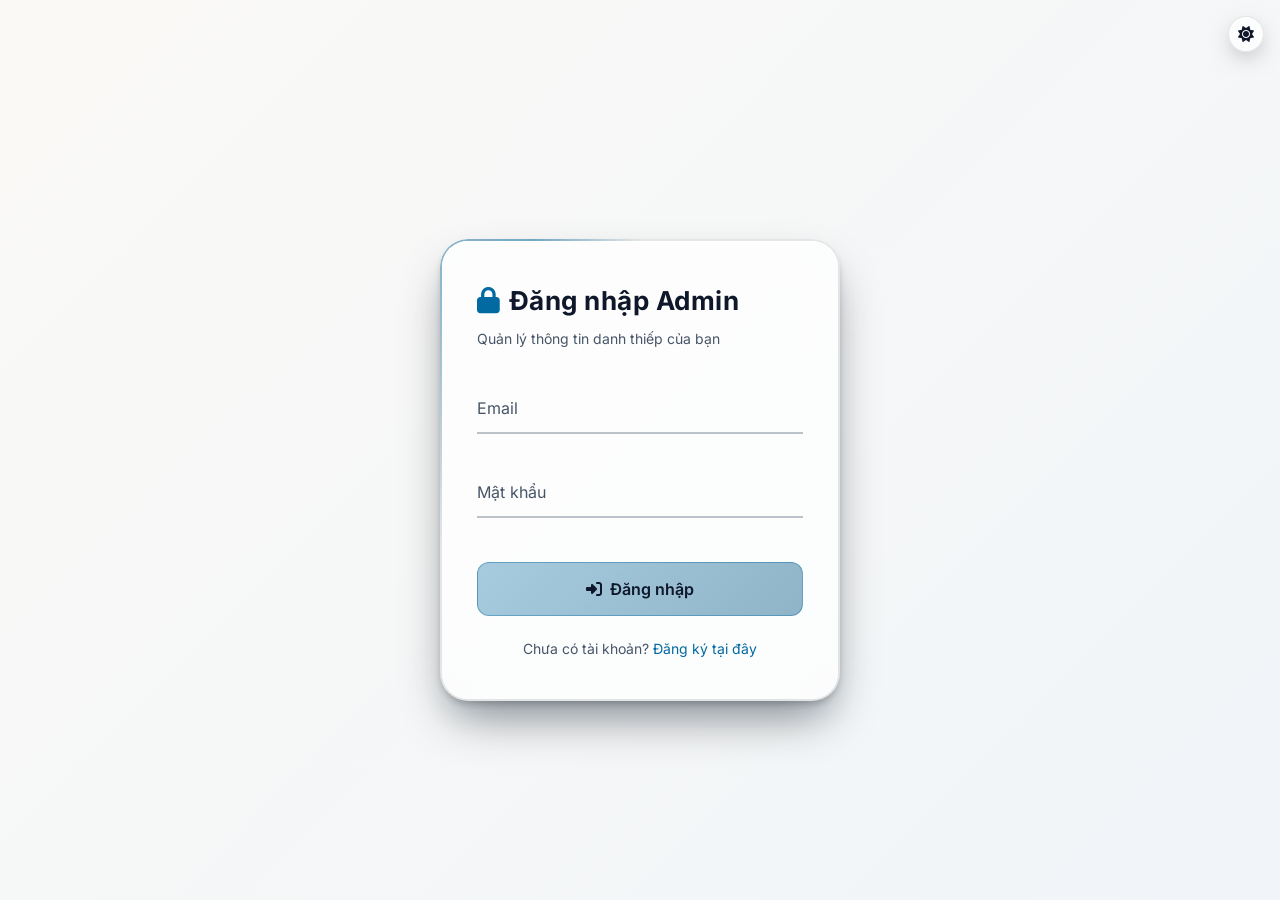
==== commit 6d86dd10: "Add files via upload" ====
--- a/admin.html
+++ b/admin.html
@@ -691,5 +691,11 @@
             }
         });
     </script>
+    <script>
+        // Offline: lưu sẵn giao diện để mở lại được khi không có mạng (xem sw.js). Chỉ chạy trên http/https.
+        if ('serviceWorker' in navigator && /^https?:$/.test(location.protocol)) {
+            window.addEventListener('load', () => navigator.serviceWorker.register('sw.js').catch(() => {}));
+        }
+    </script>
 </body>
 </html>
--- a/assets/ultimate-ui.css
+++ b/assets/ultimate-ui.css
@@ -22,16 +22,16 @@
 
 /* 1. TOKENS ---------------------------------------------------------------- */
 :root {
-  --ui-glow-rgb: 56 189 248;          /* Sky Blue — xem preset trong SKILL.md */
-  --ui-glow-deep-rgb: 14 116 144;     /* tông đậm đi kèm, dùng cho nút */
-  --ui-glow: rgb(var(--ui-glow-rgb));
-
-  --ui-bg-1: #0f172a;
-  --ui-bg-2: #1e1b4b;
-  --ui-bg-3: #2e1065;
-
-  --ui-glass-bg: rgb(15 23 42 / 0.55);
-  --ui-text: #f8fafc;
+  --ui-glow-rgb: 56 189 248;          /* Nordic Cobalt (chủ đề gốc) — tối */
+  --ui-glow-deep-rgb: 2 132 199;      /* tông đậm đi kèm, dùng cho nút */
+  --ui-glow: rgb(var(--ui-glow-rgb));
+
+  --ui-bg-1: #0b0f17;
+  --ui-bg-2: #131b2e;
+  --ui-bg-3: #172033;
+
+  --ui-glass-bg: rgb(15 20 30 / 0.65);
+  --ui-text: #f1f5f9;
   --ui-text-sub: #94a3b8;
   --ui-line: rgb(148 163 184 / 0.3);
   --ui-danger: #fb7185;
@@ -45,8 +45,8 @@
   /* Bề mặt phụ: đổi theo chế độ sáng/tối, dùng cho hàng, panel, popup */
   --ui-surface: rgb(255 255 255 / .04);
   --ui-border: rgb(255 255 255 / .08);
-  --ui-popover-bg: rgb(15 23 42 / .92);
-  --ui-on-glow: #0f172a;              /* màu chữ đặt trên nền glow (nút khi hover) */
+  --ui-popover-bg: rgb(19 27 46 / .94);
+  --ui-on-glow: #0b0f17;              /* màu chữ đặt trên nền glow (nút khi hover) */
   --ui-radius: 28px;                  /* bo góc ngoài */
   --ui-radius-ctl: 12px;              /* bo góc nút / alert */
   --ui-font: 'Inter', 'Segoe UI', system-ui, -apple-system, Roboto, 'Helvetica Neue', Arial, sans-serif;
@@ -213,7 +213,7 @@
   background-repeat: no-repeat;
   background-position: right 4px center;
 }
-.ui-select option { background: #0f172a; color: var(--ui-text); }
+.ui-select option { background: var(--ui-bg-2); color: var(--ui-text); }
 
 /* Autofill của trình duyệt không được phá nền kính */
 .ui-input:-webkit-autofill {
@@ -282,7 +282,7 @@
 
 /* 6. DỰ PHÒNG & TRUY CẬP ---------------------------------------------------- */
 @supports not ((backdrop-filter: blur(1px)) or (-webkit-backdrop-filter: blur(1px))) {
-  .ui-card { background: rgb(15 23 42 / .88); }
+  .ui-card { background: var(--ui-popover-bg); }
 }
 @media (prefers-reduced-motion: reduce) {
   .ui-page, .ui-container::before { animation: none; }
@@ -362,36 +362,68 @@
   .ui-page--topbar { padding: 64px 12px 16px; }
 }
 
-/* 8. THEME MÀU DANH THIẾP -----------------------------------------------------
-   JS thêm class theme-creative / theme-ocean lên <body>. Phải khai báo lại --ui-glow
-   vì biến này đã được tính sẵn ở :root. Mặc định (professional) = Sky. */
-body.theme-creative {
-  --ui-glow-rgb: 251 113 133;         /* Rose */
-  --ui-glow-deep-rgb: 159 18 57;
-  --ui-glow: rgb(var(--ui-glow-rgb));
-  --ui-bg-2: #3f0a1c;
-  --ui-bg-3: #4a0d24;
-}
-body.theme-ocean {
-  --ui-glow-rgb: 52 211 153;          /* Emerald */
+/* 8. CHỦ ĐỀ MÀU -----------------------------------------------------------------
+   JS (assets/ui-theme.js) đặt html[data-theme]. Chủ đề gốc là Nordic Cobalt (khai báo ở :root
+   và ở mục 9), nên chỉ 3 chủ đề còn lại cần khối riêng. Mỗi chủ đề có 2 khối: tối (mục này) và
+   sáng (mục 9). Hai khối của cùng một chủ đề phải khai báo CÙNG tập biến.
+   Phải khai báo lại --ui-glow trong từng khối vì biến này được tính ngay tại phần tử khai báo.
+   Chế độ tối: nền than/đen ánh sắc độ sáng thấp để vệt sáng viền nổi mà không gắt. */
+
+/* Obsidian & Champagne — tối */
+html[data-theme="champagne"] {
+  --ui-glow-rgb: 245 158 11;
+  --ui-glow-deep-rgb: 180 83 9;
+  --ui-glow: rgb(var(--ui-glow-rgb));
+  --ui-bg-1: #0c0a09;
+  --ui-bg-2: #1c1917;
+  --ui-bg-3: #292524;
+  --ui-glass-bg: rgb(20 18 16 / .68);
+  --ui-text: #fafaf9;
+  --ui-text-sub: #a8a29e;
+  --ui-popover-bg: rgb(28 25 23 / .94);
+}
+
+/* Emerald Graphite — tối */
+html[data-theme="emerald"] {
+  --ui-glow-rgb: 16 185 129;
   --ui-glow-deep-rgb: 4 120 87;
   --ui-glow: rgb(var(--ui-glow-rgb));
-  --ui-bg-2: #042f2e;
-  --ui-bg-3: #053d33;
+  --ui-bg-1: #090d0c;
+  --ui-bg-2: #0f1f1c;
+  --ui-bg-3: #132a25;
+  --ui-glass-bg: rgb(12 22 20 / .65);
+  --ui-text: #ecfdf5;
+  --ui-text-sub: #9ca3af;
+  --ui-popover-bg: rgb(15 31 28 / .94);
+}
+
+/* Royal Indigo & Pearl — tối */
+html[data-theme="indigo"] {
+  --ui-glow-rgb: 129 140 248;
+  --ui-glow-deep-rgb: 79 70 229;
+  --ui-glow: rgb(var(--ui-glow-rgb));
+  --ui-bg-1: #09090b;
+  --ui-bg-2: #141322;
+  --ui-bg-3: #1e1b38;
+  --ui-glass-bg: rgb(17 17 26 / .65);
+  --ui-text: #f8fafc;
+  --ui-text-sub: #a1a1aa;
+  --ui-popover-bg: rgb(20 19 34 / .94);
 }
 
 /* 9. CHẾ ĐỘ SÁNG ---------------------------------------------------------------
-   html[data-mode="light"] do ui-mode.js đặt. Màu glow chuyển sang tông đậm (700) để chữ
-   và gạch chân đủ tương phản trên nền sáng. Muốn đổi màu: sửa các cặp --ui-glow-rgb bên dưới. */
+   html[data-mode="light"] do ui-mode.js đặt. Nền trắng sữa/ngà, màu nhấn tông đậm (700–800)
+   để chữ và gạch chân đủ tương phản. Khối đầu tiên vừa là phần chung của chế độ sáng vừa là
+   bộ màu sáng của Nordic Cobalt; các khối bên dưới ghi đè cho từng chủ đề (độ ưu tiên cao hơn). */
 html[data-mode="light"] {
   color-scheme: light;
-  --ui-glow-rgb: 3 105 161;           /* Sky 700 */
+  --ui-glow-rgb: 3 105 161;           /* Nordic Cobalt — sáng */
   --ui-glow-deep-rgb: 7 89 133;
   --ui-glow: rgb(var(--ui-glow-rgb));
-  --ui-bg-1: #f0f9ff;
-  --ui-bg-2: #eef2ff;
-  --ui-bg-3: #f5f3ff;
-  --ui-glass-bg: rgb(255 255 255 / .62);
+  --ui-bg-1: #faf9f6;
+  --ui-bg-2: #f1f5f9;
+  --ui-bg-3: #e2e8f0;
+  --ui-glass-bg: rgb(255 255 255 / .72);
   --ui-text: #0f172a;
   --ui-text-sub: #475569;
   --ui-line: rgb(71 85 105 / .35);
@@ -403,20 +435,47 @@
   --ui-on-glow: #ffffff;
   --ui-ring-base: rgb(15 23 42 / .08);
 }
-html[data-mode="light"] body.theme-creative {
-  --ui-glow-rgb: 190 18 60;           /* Rose 700 */
-  --ui-glow-deep-rgb: 136 19 55;
-  --ui-glow: rgb(var(--ui-glow-rgb));
-  --ui-bg-1: #fff7ed;
-  --ui-bg-2: #fff1f2;
-  --ui-bg-3: #fdf2f8;
-}
-html[data-mode="light"] body.theme-ocean {
-  --ui-glow-rgb: 4 120 87;            /* Emerald 700 */
-  --ui-glow-deep-rgb: 6 78 59;
-  --ui-glow: rgb(var(--ui-glow-rgb));
-  --ui-bg-1: #f0fdfa;
-  --ui-bg-2: #ecfdf5;
-  --ui-bg-3: #f0fdf4;
-}
+
+/* Obsidian & Champagne — sáng */
+html[data-mode="light"][data-theme="champagne"] {
+  --ui-glow-rgb: 180 83 9;
+  --ui-glow-deep-rgb: 146 64 14;
+  --ui-glow: rgb(var(--ui-glow-rgb));
+  --ui-bg-1: #fdfbf7;
+  --ui-bg-2: #f7f3eb;
+  --ui-bg-3: #efece6;
+  --ui-glass-bg: rgb(255 253 250 / .75);
+  --ui-text: #1c1917;
+  --ui-text-sub: #57534e;
+  --ui-popover-bg: rgb(255 255 255 / .94);
+}
+
+/* Emerald Graphite — sáng */
+html[data-mode="light"][data-theme="emerald"] {
+  --ui-glow-rgb: 4 120 87;
+  --ui-glow-deep-rgb: 6 95 70;
+  --ui-glow: rgb(var(--ui-glow-rgb));
+  --ui-bg-1: #f9fafb;
+  --ui-bg-2: #f0fdf4;
+  --ui-bg-3: #e6f4ea;
+  --ui-glass-bg: rgb(255 255 255 / .75);
+  --ui-text: #064e3b;
+  --ui-text-sub: #4b5563;
+  --ui-popover-bg: rgb(255 255 255 / .94);
+}
+
+/* Royal Indigo & Pearl — sáng */
+html[data-mode="light"][data-theme="indigo"] {
+  --ui-glow-rgb: 67 56 202;
+  --ui-glow-deep-rgb: 55 48 163;
+  --ui-glow: rgb(var(--ui-glow-rgb));
+  --ui-bg-1: #fafafa;
+  --ui-bg-2: #f4f3ff;
+  --ui-bg-3: #ecebfa;
+  --ui-glass-bg: rgb(255 255 255 / .75);
+  --ui-text: #1e1b4b;
+  --ui-text-sub: #52525b;
+  --ui-popover-bg: rgb(255 255 255 / .94);
+}
+
 html[data-mode="light"] .ui-card { box-shadow: inset 0 1px 1px rgb(255 255 255 / .8); }
